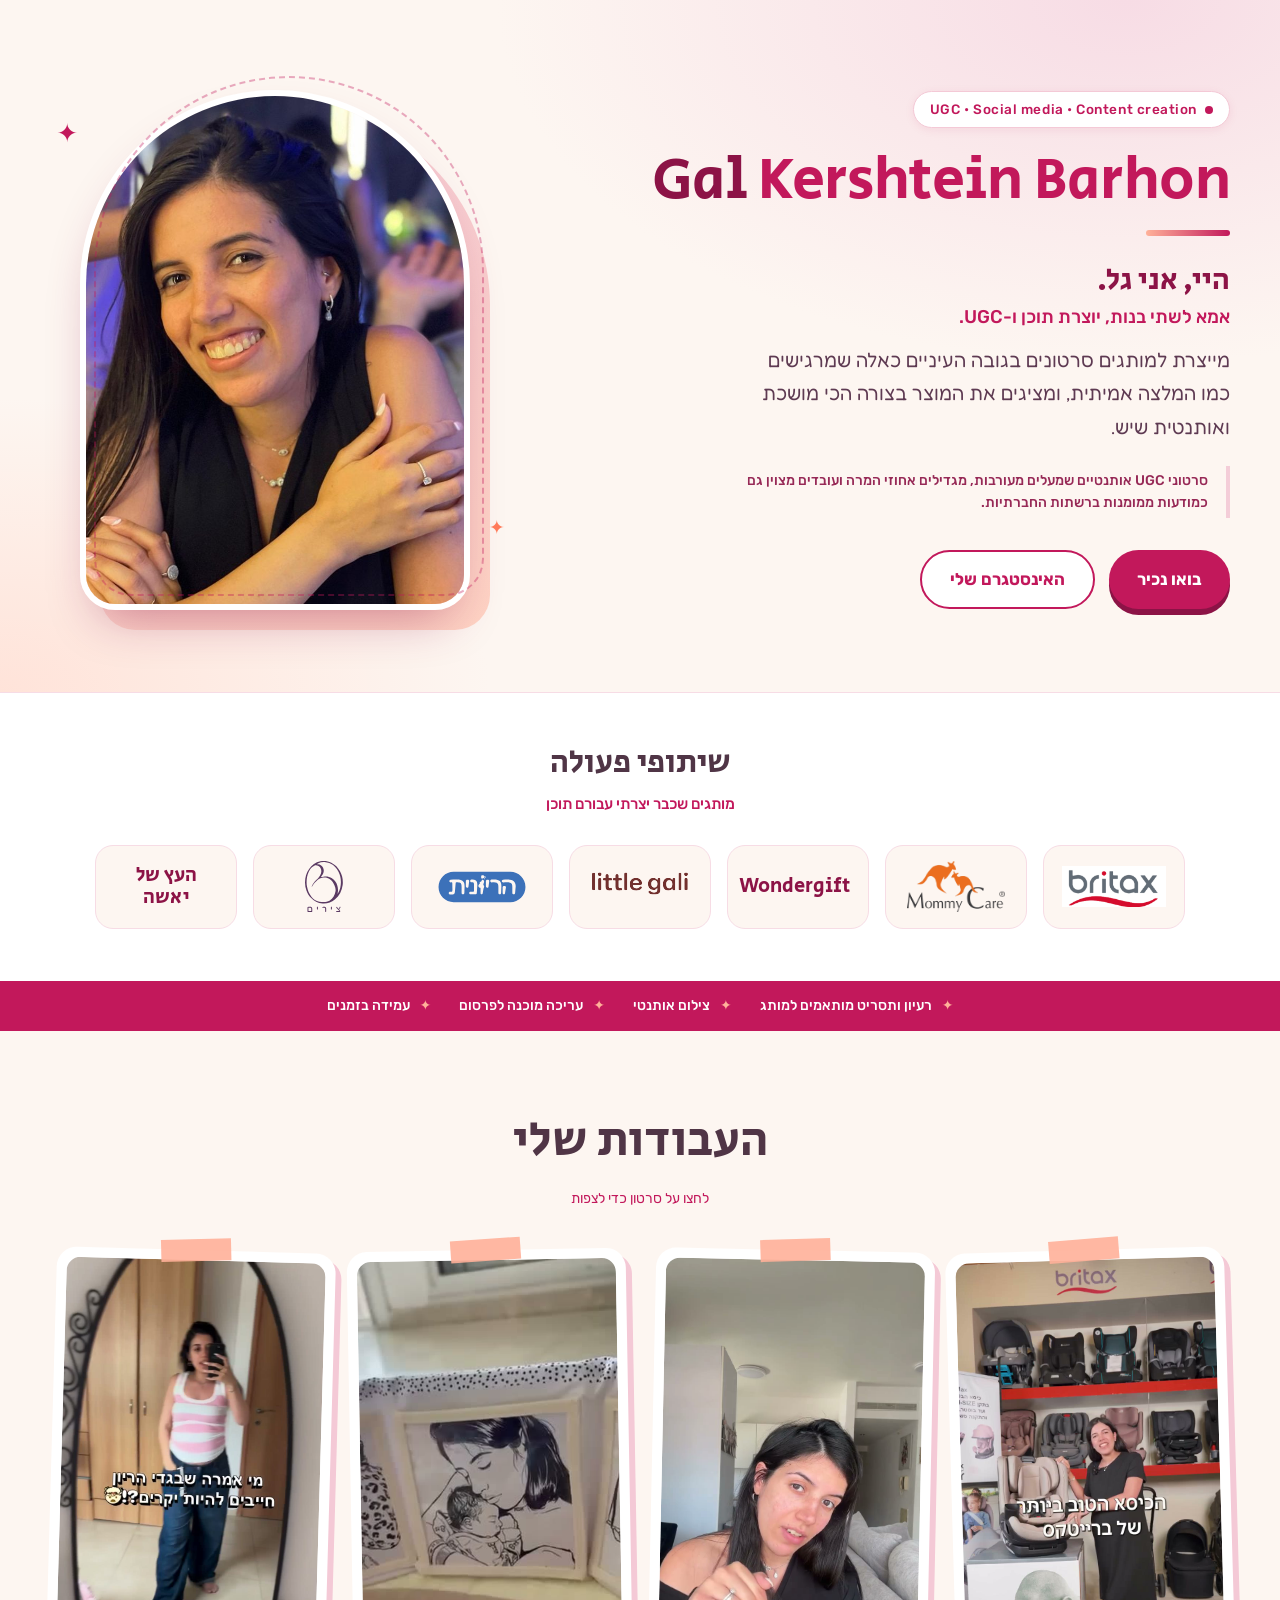
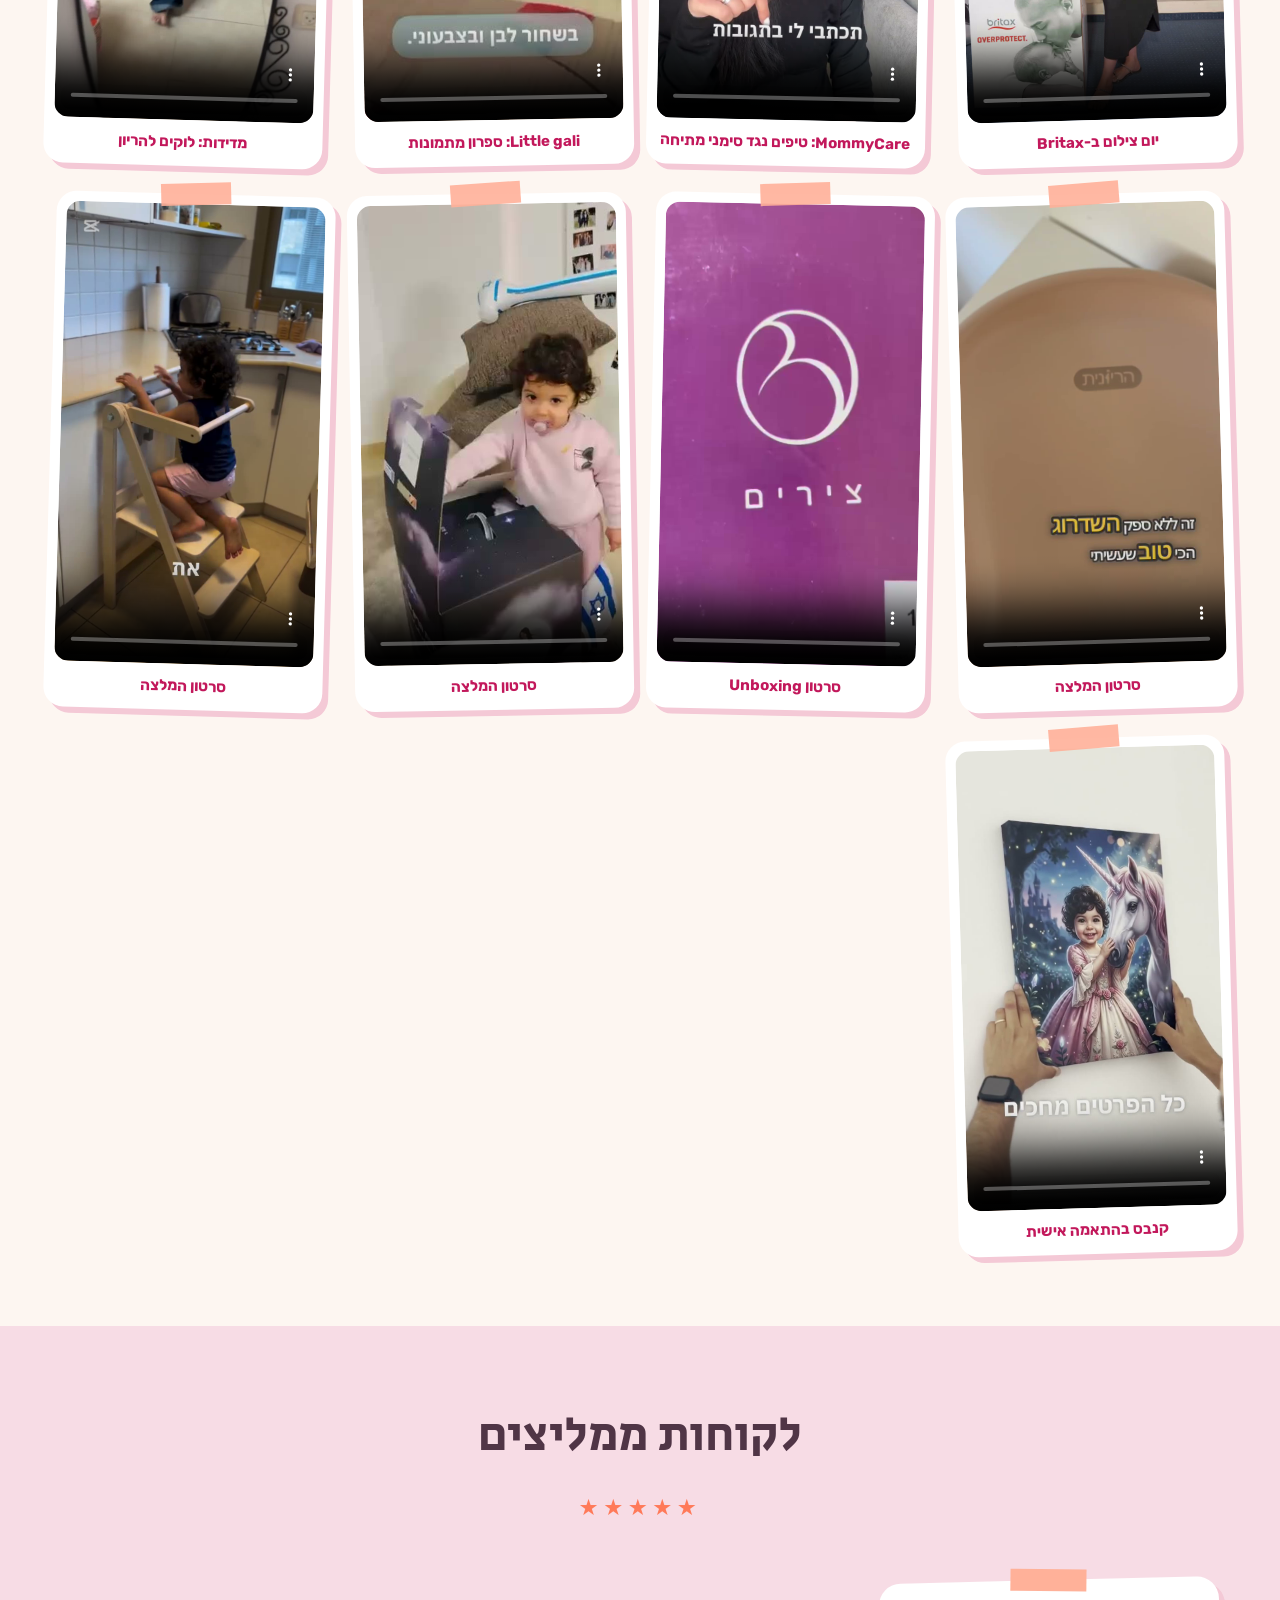
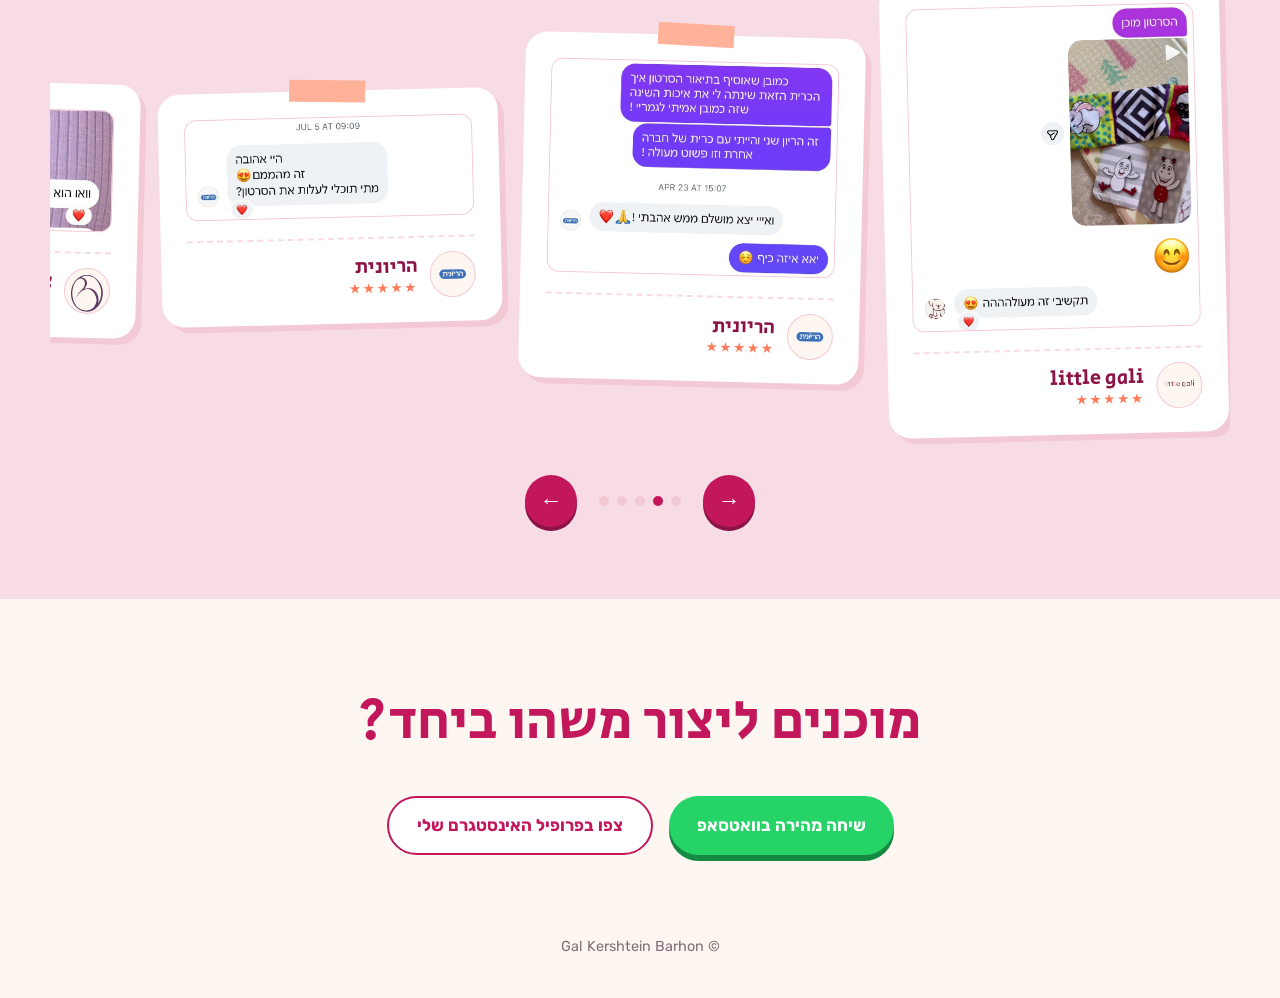
==== index.html @ baedc07b "Revert pink play button; hide native controls while a video plays Co-Authored-By: Claude Opus 5.5 <n" ====
<!doctype html><html lang="he" dir="rtl"><head><meta charset="utf-8"><meta name=viewport content="width=device-width,initial-scale=1,viewport-fit=cover"><style>:root{color-scheme:light;box-sizing:border-box;padding-top:env(safe-area-inset-top,0px);padding-bottom:env(safe-area-inset-bottom,0px)}html{scroll-padding-top:env(safe-area-inset-top,0px)}body{margin:0;padding:0;font:14px -apple-system,BlinkMacSystemFont,sans-serif;background:#fff;color:#000}img{max-width:100%}[hidden]:not([hidden=until-found i]){display:none!important}</style><title>גל קרשטיין ברהון | יוצרת תוכן UGC</title>
<meta name="description" content="גל קרשטיין ברהון, יוצרת תוכן UGC. סרטונים אותנטיים שמעלים מעורבות ועובדים גם כמודעות ממומנות.">
<link rel="canonical" href="https://gal-ugc.pages.dev/">
<meta property="og:type" content="website">
<meta property="og:locale" content="he_IL">
<meta property="og:url" content="https://gal-ugc.pages.dev/">
<meta property="og:title" content="גל קרשטיין ברהון | יוצרת תוכן UGC">
<meta property="og:description" content="סרטוני UGC אותנטיים למותגים – אמהות, תינוקות וילדים, בית ואורח חיים. צפו בעבודות ובהמלצות.">
<meta property="og:image" content="https://gal-ugc.pages.dev/images/og.jpg">
<meta property="og:image:width" content="720">
<meta property="og:image:height" content="720">
<meta name="twitter:card" content="summary_large_image">
</head><body>
<link rel="stylesheet" href="https://fonts.googleapis.com/css2?family=Rubik:wght@400;500;700&family=Fredoka:wght@400;500&family=Secular+One&display=swap">
<style>
/* Concept: a pink scrapbook. Taped cards, a big arch portrait, videos in framed windows, reviews as a swipeable stack of notes. */
:root{
  --cream:#fdf6f1; --blush:#f7dce5; --rose:#f4c9d6; --berry:#c2185b; --berry-dark:#8c1346;
  --ink:#503546; --coral:#ff7a59; --tape:#ffb199; --wa:#25d366;
  --display:'Secular One','Rubik',sans-serif; --body:'Rubik',system-ui,sans-serif;
}
*{box-sizing:border-box}
html{scroll-behavior:smooth}
body{margin:0;padding-inline:0;background:var(--cream);color:var(--ink);font-family:var(--body);line-height:1.6;overflow-x:hidden}
img,video{max-width:100%;display:block}
a{color:inherit}
.wrap{width:min(1180px,100% - 32px);margin-inline:auto}
h1,h2{font-family:var(--display);font-weight:400;margin:0;text-wrap:balance}
.btn{display:inline-flex;align-items:center;gap:10px;padding:14px 28px;border-radius:999px;font-weight:700;text-decoration:none;font-size:1.05rem;transition:transform .15s}
.btn:hover{transform:translateY(-2px)}
.btn:focus-visible,.nav button:focus-visible{outline:3px solid var(--berry);outline-offset:3px}
.btn.main{background:var(--berry);color:#fff;box-shadow:0 6px 0 var(--berry-dark)}
.btn.wa{background:var(--wa);color:#fff;box-shadow:0 6px 0 #168a43}
.btn.ig{background:#fff;color:var(--berry);border:2px solid var(--berry)}

/* hero */
.hero{position:relative;overflow:hidden;background:radial-gradient(900px 520px at 88% 0%,var(--blush),transparent 70%),radial-gradient(700px 420px at 0% 100%,#ffe3d9,transparent 70%)}
.hero .wrap{display:grid;grid-template-columns:1.2fr .8fr;gap:56px;align-items:center;padding-block:80px 72px}
.eyebrow{display:inline-flex;align-items:center;gap:8px;background:#fff;color:var(--berry);font-weight:500;letter-spacing:.04em;font-size:.85rem;padding:7px 16px;border-radius:999px;border:1.5px solid var(--rose);box-shadow:0 2px 10px rgba(194,24,91,.08);margin-bottom:22px}
.eyebrow::before{content:"";width:8px;height:8px;border-radius:50%;background:var(--berry)}
.hero h1{font-size:clamp(1.9rem,4.6vw,3.7rem);line-height:1.05;letter-spacing:-.01em;color:var(--berry);white-space:nowrap;text-align:right}
.hero h1 em{font-style:normal;color:var(--berry-dark)}
.hero h1::after{content:"";display:block;width:84px;height:6px;border-radius:6px;margin:18px 0 0 auto;background:linear-gradient(90deg,var(--tape),var(--berry))}
.lead{margin:26px 0 22px;max-width:52ch}
.lead .hi{display:block;font-family:var(--display);font-size:clamp(1.5rem,2.6vw,1.9rem);line-height:1.2;color:var(--berry-dark)}
.lead .who{display:block;font-weight:500;font-size:1.15rem;color:var(--berry);margin:4px 0 12px}
.lead .what{display:block;font-family:'Fredoka','Rubik',sans-serif;font-size:1.22rem;line-height:1.7;color:#5e3a52;text-wrap:pretty}
.hero .wrap>div{min-width:0}
.value{position:relative;padding:4px 18px 4px 0;border-inline-start:4px solid var(--rose);font-weight:500;color:var(--berry-dark);max-width:54ch;margin-bottom:32px;opacity:.9}
.hero .row{display:flex;gap:14px;flex-wrap:wrap}
.brands{padding:44px 0 52px;background:#fff;border-top:1px solid var(--blush)}
.brands h2{font-size:clamp(1.5rem,3vw,2rem);text-align:center;color:var(--ink)}
.brands h2 small{display:block;font-family:var(--body);font-size:.95rem;font-weight:500;color:var(--berry);margin-top:4px}
.logos{display:flex;flex-wrap:wrap;justify-content:center;gap:16px;margin-top:28px}
.logo{width:142px;height:84px;display:grid;place-items:center;padding:14px 18px;background:var(--cream);border:1.5px solid var(--blush);border-radius:18px;transition:transform .2s,box-shadow .2s}
.logo:hover{transform:translateY(-3px);box-shadow:0 10px 24px -12px rgba(140,19,70,.35)}
.logo img{max-width:100%;max-height:52px;object-fit:contain}
.logo.word{font-family:var(--display);font-size:1.25rem;line-height:1.1;color:var(--berry-dark);text-align:center}
.portrait{position:relative;width:min(100%,390px);justify-self:center;margin-block:10px}
.portrait::before{content:"";position:absolute;inset:20px -20px -20px 20px;background:linear-gradient(160deg,var(--rose),#ffd4c4);border-radius:200px 200px 36px 36px}
.portrait::after{content:"";position:absolute;inset:-14px -14px 14px 14px;border:2px dashed var(--berry);opacity:.35;border-radius:210px 210px 40px 40px;pointer-events:none}
.portrait img{position:relative;width:100%;aspect-ratio:3/4;object-fit:cover;border-radius:200px 200px 36px 36px;border:6px solid #fff;box-shadow:0 24px 50px -20px rgba(140,19,70,.45)}
.spark{position:absolute;z-index:2;color:var(--berry);font-size:1.6rem;line-height:1}
.spark.a{top:6%;inset-inline-end:-6%}.spark.b{bottom:14%;inset-inline-start:-9%;color:var(--coral);font-size:1.2rem}
.how{background:var(--berry);color:#fff;padding:14px 0;overflow:hidden}
.how .wrap{display:flex;flex-wrap:wrap;gap:8px 28px;justify-content:center;font-weight:500}
.how span::before{content:"✦";margin-inline-end:10px;color:var(--tape)}

/* works */
section.block{padding-block:72px}
.title{text-align:center;margin-bottom:40px}
.title h2{font-size:clamp(2rem,4.5vw,3rem);color:var(--ink)}
.title p{margin:8px 0 0;color:var(--berry)}
.grid{display:grid;grid-template-columns:repeat(4,1fr);gap:28px 22px}
.card{position:relative;background:#fff;border-radius:20px;padding:10px 10px 12px;box-shadow:6px 6px 0 var(--rose);transform:rotate(var(--r,0deg));transition:transform .2s}
.card:hover{transform:rotate(0) translateY(-4px)}
.card:nth-child(4n+1){--r:-1.6deg}.card:nth-child(4n+2){--r:1.2deg}.card:nth-child(4n+3){--r:-1deg}.card:nth-child(4n+4){--r:1.6deg}
.card::before{content:"";position:absolute;top:-11px;left:50%;width:70px;height:22px;margin-left:-35px;background:var(--tape);opacity:.9;transform:rotate(-3deg);z-index:2}
.frame{position:relative;aspect-ratio:9/16;border-radius:14px;overflow:hidden;background:linear-gradient(160deg,#f0b6c9,#ffc9b8)}
.frame video{width:100%;height:100%;object-fit:cover}.chip{display:block;text-align:center;margin-top:10px;font-weight:700;color:var(--berry);font-size:.95rem}

/* reviews */
.reviews{background:var(--blush);position:relative}
.reviews .stars{color:var(--coral);letter-spacing:.2em;font-size:1.4rem;text-align:center;margin-top:-24px;margin-bottom:28px}
.track{display:flex;align-items:center;gap:22px;overflow-x:auto;scroll-snap-type:x mandatory;scrollbar-width:none;padding:18px 6px 26px}
.track::-webkit-scrollbar{display:none}
.note{position:relative;flex:0 0 min(340px,82%);scroll-snap-align:center;background:#fff;border-radius:22px;padding:34px 26px 24px;box-shadow:6px 6px 0 var(--rose);min-height:230px;display:flex;flex-direction:column;justify-content:space-between;gap:20px;transform:rotate(var(--r,0deg))}
.note:nth-child(odd){--r:-1.4deg}.note:nth-child(even){--r:1.4deg}
.note::before{content:"";position:absolute;top:-11px;left:50%;width:76px;height:22px;margin-left:-38px;background:var(--tape);transform:rotate(2deg)}
.note::after{content:"״";position:absolute;top:10px;inset-inline-end:20px;font-family:var(--display);font-size:4.5rem;line-height:1;color:var(--rose)}
.note b{font-family:var(--display);font-weight:400;font-size:1.55rem;line-height:1.35;color:var(--berry-dark)}
.who-said{display:flex;align-items:center;gap:12px;padding-top:14px;border-top:2px dashed var(--blush)}
.who-said .av{flex:0 0 46px;height:46px;border-radius:50%;background:var(--cream);border:1.5px solid var(--rose);display:grid;place-items:center;overflow:hidden;padding:6px}
.who-said .av img{max-width:100%;max-height:100%;object-fit:contain}
.who-said .av b{font-size:1.2rem;color:var(--berry)}
.who-said div{display:flex;flex-direction:column;line-height:1.25}
.who-said strong{font-family:var(--display);font-weight:400;font-size:1.25rem;color:var(--berry-dark)}
.who-said span{color:var(--coral);letter-spacing:.12em;font-size:.85rem}
.note.has-shot{padding-top:26px;justify-content:flex-start}
.note.has-shot::after{display:none}
.note .shot{margin-block:auto;width:100%;border-radius:12px;border:1px solid var(--rose);max-height:420px;object-fit:contain;background:#fff}
.nav{display:flex;gap:12px;justify-content:center;align-items:center;margin-top:6px}
.nav button{width:52px;height:52px;border-radius:50%;border:0;background:var(--berry);color:#fff;font-size:1.4rem;cursor:pointer;box-shadow:0 4px 0 var(--berry-dark)}
.nav button:active{transform:translateY(2px);box-shadow:0 2px 0 var(--berry-dark)}
.dots{display:flex;gap:8px;margin-inline:10px}
.dots i{width:10px;height:10px;border-radius:50%;background:var(--rose)}
.dots i.on{background:var(--berry)}

/* closing */
.end{text-align:center;padding-block:80px}
.end h2{font-size:clamp(2rem,5vw,3.4rem);color:var(--berry)}
.end .row{display:flex;gap:16px;flex-wrap:wrap;justify-content:center;margin-top:30px}
footer{text-align:center;padding:0 16px 40px;color:var(--ink);opacity:.7;font-size:.9rem}

@media (max-width:900px){.grid{grid-template-columns:repeat(2,1fr)}}
@media (max-width:760px){
  .hero .wrap{grid-template-columns:1fr;padding-block:48px;gap:36px}
  .portrait{order:-1;width:min(70%,290px)}
  .hero h1{font-size:min(2.6rem,calc((100vw - 40px) / 10.4))}
  .hero h1,.lead,.value{text-align:center;margin-inline:auto}
  .hero h1::after{margin-inline:auto}
  .value{border-inline-start:0;padding:0}
  .hero .wrap>div:first-child{text-align:center}
  .hero .row{justify-content:center}
  .logos{gap:10px}
  .logo{width:calc(50% - 5px);height:76px}
  section.block{padding-block:52px}
}
@media (prefers-reduced-motion:reduce){html{scroll-behavior:auto}.card,.btn{transition:none}}
</style>

<div dir="rtl">

<header class="hero">
  <div class="wrap">
    <div>
      <span class="eyebrow">UGC • Social media • Content creation</span>
      <h1 dir="ltr"><em>Gal</em> Kershtein Barhon</h1>
      <p class="lead"><span class="hi">היי, אני גל.</span><span class="who">אמא לשתי בנות, יוצרת תוכן ו-UGC.</span><span class="what">מייצרת למותגים סרטונים בגובה העיניים כאלה&nbsp;שמרגישים כמו המלצה אמיתית, ומציגים את המוצר בצורה הכי מושכת ואותנטית שיש.</span></p>
      <div class="value">סרטוני UGC אותנטיים שמעלים מעורבות, מגדילים אחוזי המרה ועובדים מצוין גם כמודעות ממומנות ברשתות החברתיות.</div>
      <div class="row">
        <a class="btn main" href="https://wa.me/972545595610?text=%D7%94%D7%99%D7%99%20%D7%94%D7%92%D7%A2%D7%AA%20%D7%93%D7%A8%D7%9A%20%D7%AA%D7%99%D7%A7%20%D7%94%D7%A2%D7%91%D7%95%D7%93%D7%95%D7%AA%20%D7%A9%D7%9C%D7%9A%2C%20%D7%90%D7%A9%D7%9E%D7%97%20%D7%9C%D7%A7%D7%91%D7%9C%20%D7%A4%D7%A8%D7%98%D7%99%D7%9D%20%D7%A0%D7%95%D7%A1%D7%A4%D7%99%D7%9D." target="_blank" rel="noopener">בואו נכיר</a>
        <a class="btn ig" href="https://www.instagram.com/gal_kershtein_barhon" target="_blank" rel="noopener">האינסטגרם שלי</a>
      </div>
    </div>
    <div class="portrait">
      <img src="images/gal.jpg" alt="גל קרשטיין ברהון">
      <span class="spark a" aria-hidden="true">✦</span><span class="spark b" aria-hidden="true">✦</span>
    </div>
  </div>
</header>

<section class="brands" aria-labelledby="brands-title">
  <div class="wrap">
    <h2 id="brands-title">שיתופי פעולה<small>מותגים שכבר יצרתי עבורם תוכן</small></h2>
    <div class="logos">
      <div class="logo"><img src="images/brands/britax.png" alt="Britax"></div>
      <div class="logo"><img src="images/brands/mommycare.png" alt="MommyCare"></div>
      <div class="logo word">Wondergift</div>
      <div class="logo"><img src="images/brands/littlegali.svg" alt="little gali"></div>
      <div class="logo"><img src="images/brands/airyonit.svg" alt="הריונית"></div>
      <div class="logo"><img src="images/brands/tzirim.svg" alt="צירים"></div>
      <div class="logo word">העץ של יאשה</div>
    </div>
  </div>
</section>

<div class="how"><div class="wrap"><span>רעיון ותסריט מותאמים למותג</span><span>צילום אותנטי</span><span>עריכה מוכנה לפרסום</span><span>עמידה בזמנים</span></div></div>

<section class="block" id="works">
  <div class="wrap">
    <div class="title"><h2>העבודות שלי</h2><p>לחצו על סרטון כדי לצפות</p></div>
    <div class="grid" id="vids"></div>
  </div>
</section>

<section class="block reviews" id="reviews">
  <div class="wrap">
    <div class="title"><h2>לקוחות ממליצים</h2></div>
    <div class="stars" aria-hidden="true">★★★★★</div>
    <div class="track" id="track"></div>
    <div class="nav">
      <button id="prev" aria-label="הקודם">→</button>
      <div class="dots" id="dots" aria-hidden="true"></div>
      <button id="next" aria-label="הבא">←</button>
    </div>
  </div>
</section>

<section class="end">
  <div class="wrap">
    <h2>מוכנים ליצור משהו ביחד?</h2>
    <div class="row">
      <a class="btn wa" href="https://wa.me/972545595610?text=%D7%94%D7%99%D7%99%20%D7%94%D7%92%D7%A2%D7%AA%20%D7%93%D7%A8%D7%9A%20%D7%AA%D7%99%D7%A7%20%D7%94%D7%A2%D7%91%D7%95%D7%93%D7%95%D7%AA%20%D7%A9%D7%9C%D7%9A%2C%20%D7%90%D7%A9%D7%9E%D7%97%20%D7%9C%D7%A7%D7%91%D7%9C%20%D7%A4%D7%A8%D7%98%D7%99%D7%9D%20%D7%A0%D7%95%D7%A1%D7%A4%D7%99%D7%9D." target="_blank" rel="noopener">שיחה מהירה בוואטסאפ</a>
      <a class="btn ig" href="https://www.instagram.com/gal_kershtein_barhon" target="_blank" rel="noopener">צפו בפרופיל האינסטגרם שלי</a>
    </div>
  </div>
</section>
<footer>© Gal Kershtein Barhon</footer>

<script>
/* Edit these lists to change the videos and reviews. Video files live in the videos folder. */
var VIDEOS=[
  {f:"videos/1.mp4",l:"יום צילום ב-Britax"},
  {f:"videos/2.mp4",l:"MommyCare: טיפים נגד סימני מתיחה"},
  {f:"videos/3.mp4",l:"Little gali: ספרון מתמונות"},
  {f:"videos/4.mp4",l:"מדידות: לוקים להריון"},
  {f:"videos/5.mp4",l:"סרטון המלצה"},
  {f:"videos/6.mp4",l:"סרטון Unboxing"},
  {f:"videos/7.mp4",l:"סרטון המלצה"},
  {f:"videos/8.mp4",l:"סרטון המלצה"},
  {f:"videos/9.mp4",l:"קנבס בהתאמה אישית"}
];
var REVIEWS=[
  {t:"תקשיבי זה מעולההה",s:"little gali",img:"reviews/1.jpg",logo:"images/brands/littlegali.svg"},
  {t:"ואייי יצא מושלם ממש אהבתי !",s:"הריונית",img:"reviews/2.jpg",logo:"images/brands/airyonit.svg"},
  {t:"זה מהממם",s:"הריונית",img:"reviews/3.jpg",logo:"images/brands/airyonit.svg"},
  {t:"וואו הוא מהמם!!!!!!",s:"צירים",img:"reviews/4.jpg",logo:"images/brands/tzirim.svg"},
  {t:"מעלף!",s:"העץ של יאשה",img:"reviews/5.jpg"}
];
document.getElementById("vids").innerHTML=VIDEOS.map(function(v){
  return '<div class="card"><div class="frame"><video src="'+v.f+'" poster="'+v.f.replace(".mp4",".jpg")+'" preload="none" playsinline controls></video></div><span class="chip">'+v.l+'</span></div>';
}).join("");
/* While a video plays, hide the browser's control bar (and its dark overlay); tap pauses and brings it back.
   Only one video plays at a time. */
var vids=document.getElementById("vids");
vids.addEventListener("play",function(e){
  e.target.controls=false;
  vids.querySelectorAll("video").forEach(function(o){if(o!==e.target)o.pause()});
},true);
vids.addEventListener("pause",function(e){e.target.controls=true},true);
vids.addEventListener("ended",function(e){e.target.controls=true},true);
vids.addEventListener("click",function(e){
  var v=e.target.closest("video");
  if(v&&!v.controls&&!v.paused){e.preventDefault();v.pause()}
});
var track=document.getElementById("track"),dots=document.getElementById("dots");
track.innerHTML=REVIEWS.map(function(r){
  var body=r.img?'<img class="shot" src="'+r.img+'" alt="'+r.t.replace(/"/g,"&quot;")+'" loading="lazy">':'<b>'+r.t+'</b>';
  var av=r.logo?'<img src="'+r.logo+'" alt="">':'<b>'+r.s.charAt(0)+'</b>';
  return '<div class="note'+(r.img?' has-shot':'')+'">'+body+'<div class="who-said"><span class="av">'+av+'</span><div><strong>'+r.s+'</strong><span aria-label="5 כוכבים">★★★★★</span></div></div></div>'}).join("");
dots.innerHTML=REVIEWS.map(function(_,i){return '<i'+(i===0?' class="on"':'')+'></i>'}).join("");
function step(){var n=track.querySelector(".note");return n.getBoundingClientRect().width+22}
document.getElementById("next").onclick=function(){track.scrollBy({left:-step(),behavior:"smooth"})};
document.getElementById("prev").onclick=function(){track.scrollBy({left:step(),behavior:"smooth"})};
track.addEventListener("scroll",function(){
  var notes=track.querySelectorAll(".note"),c=track.getBoundingClientRect(),mid=c.left+c.width/2,best=0,bd=1e9;
  notes.forEach(function(n,i){var r=n.getBoundingClientRect(),d=Math.abs(r.left+r.width/2-mid);if(d<bd){bd=d;best=i}});
  dots.querySelectorAll("i").forEach(function(d,i){d.className=i===best?"on":""});
});
</script>
</div>

</body></html>
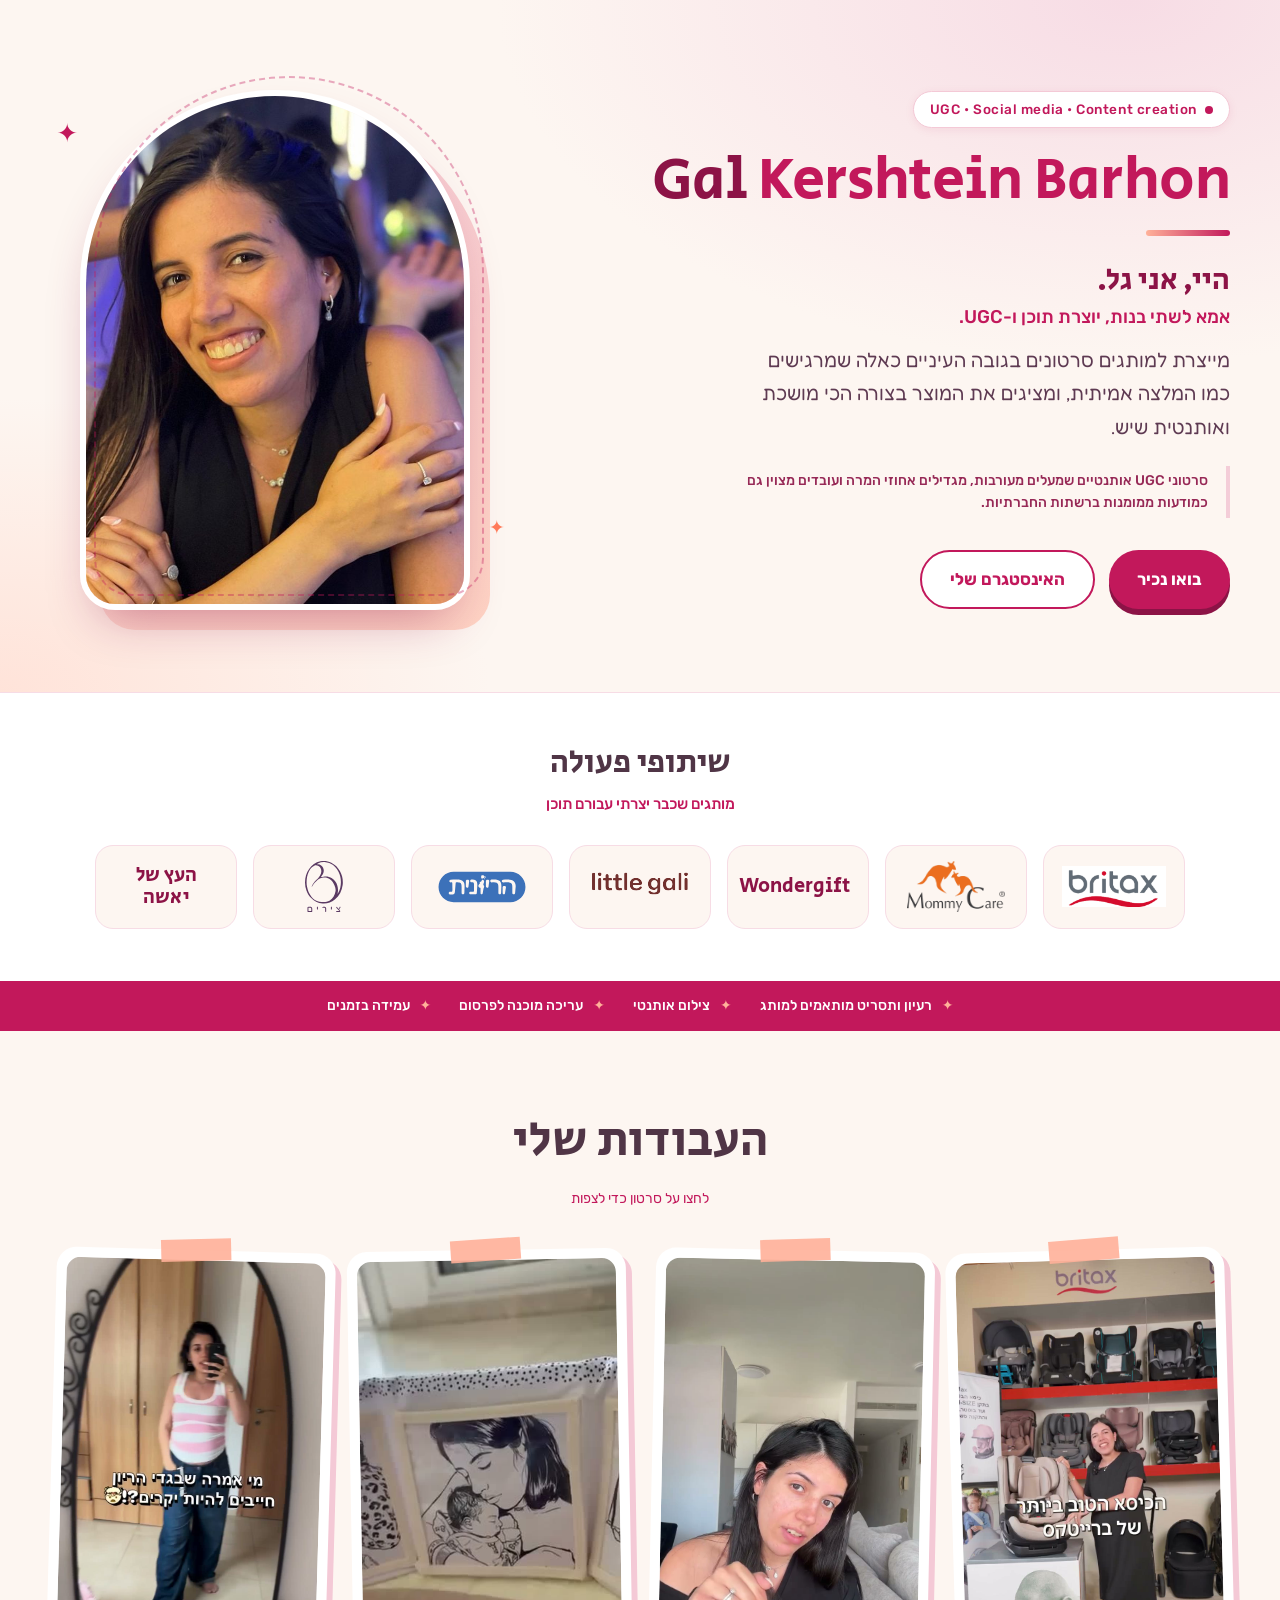
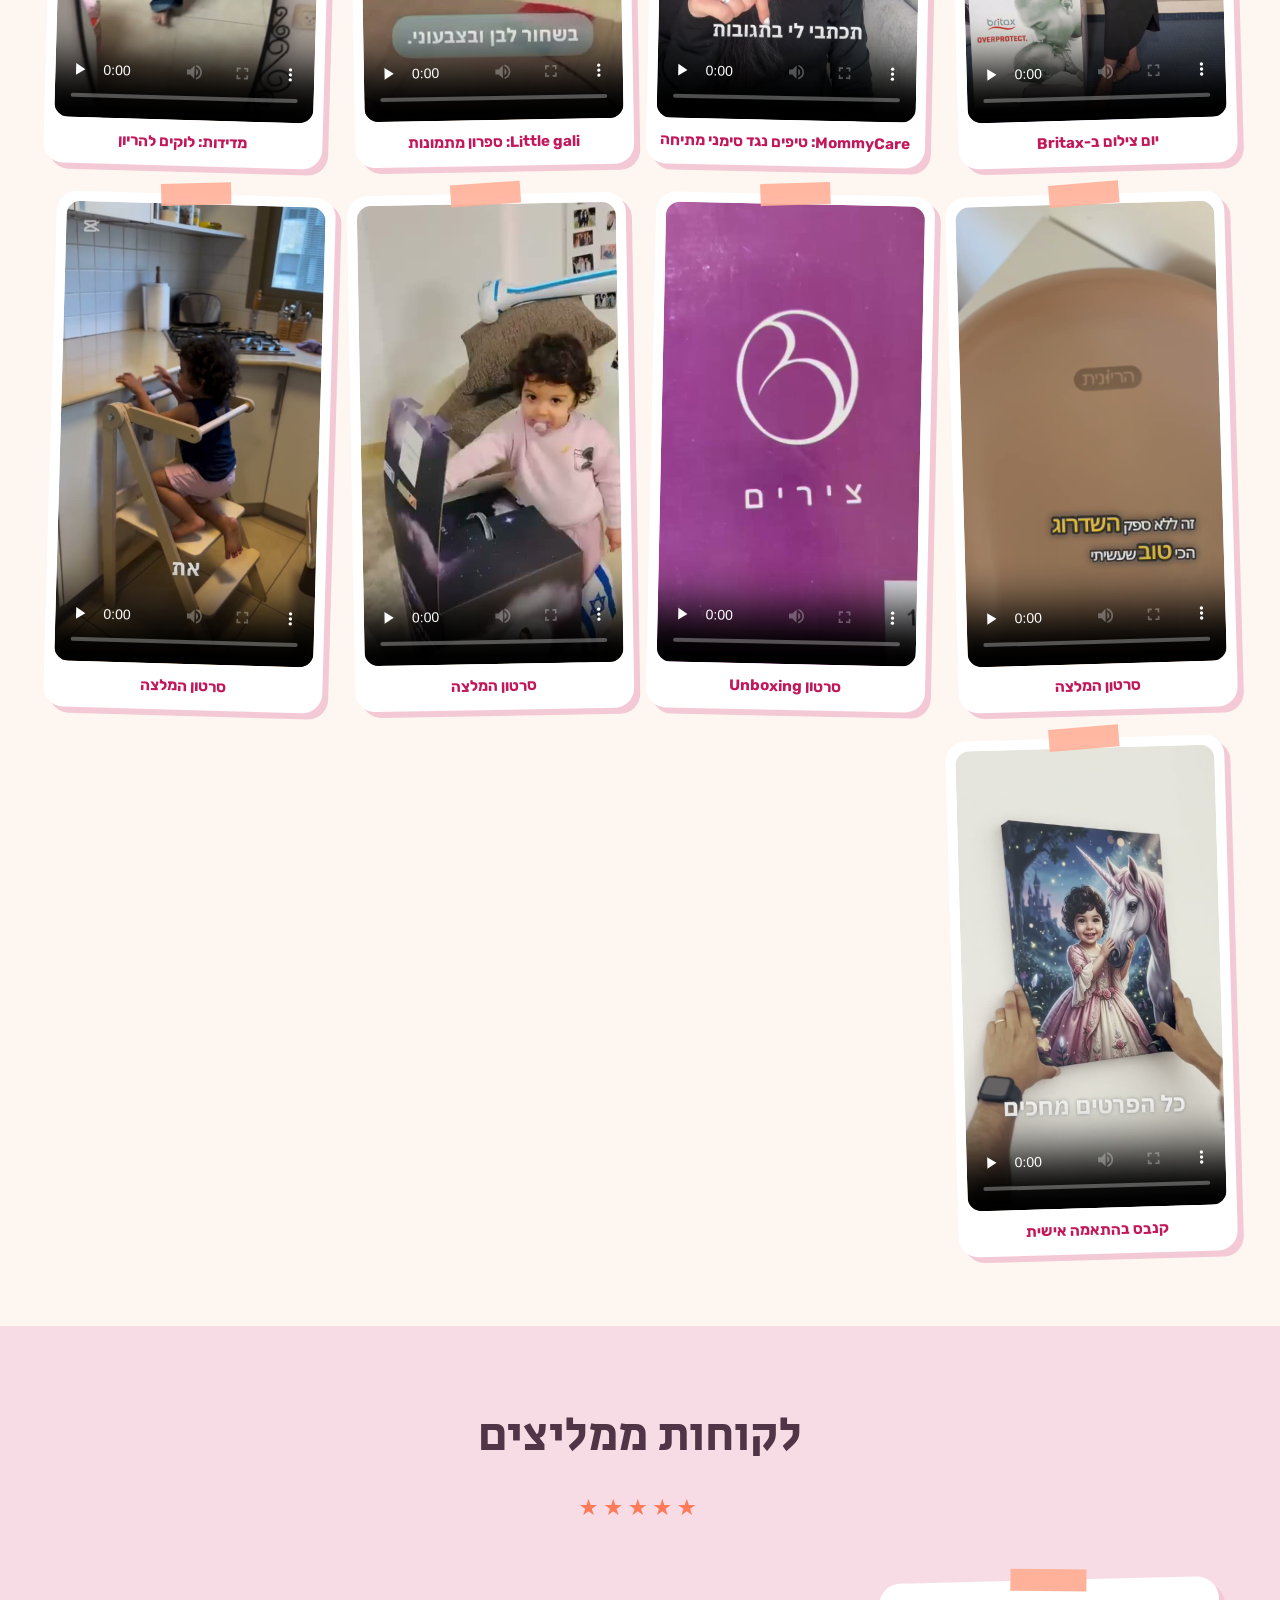
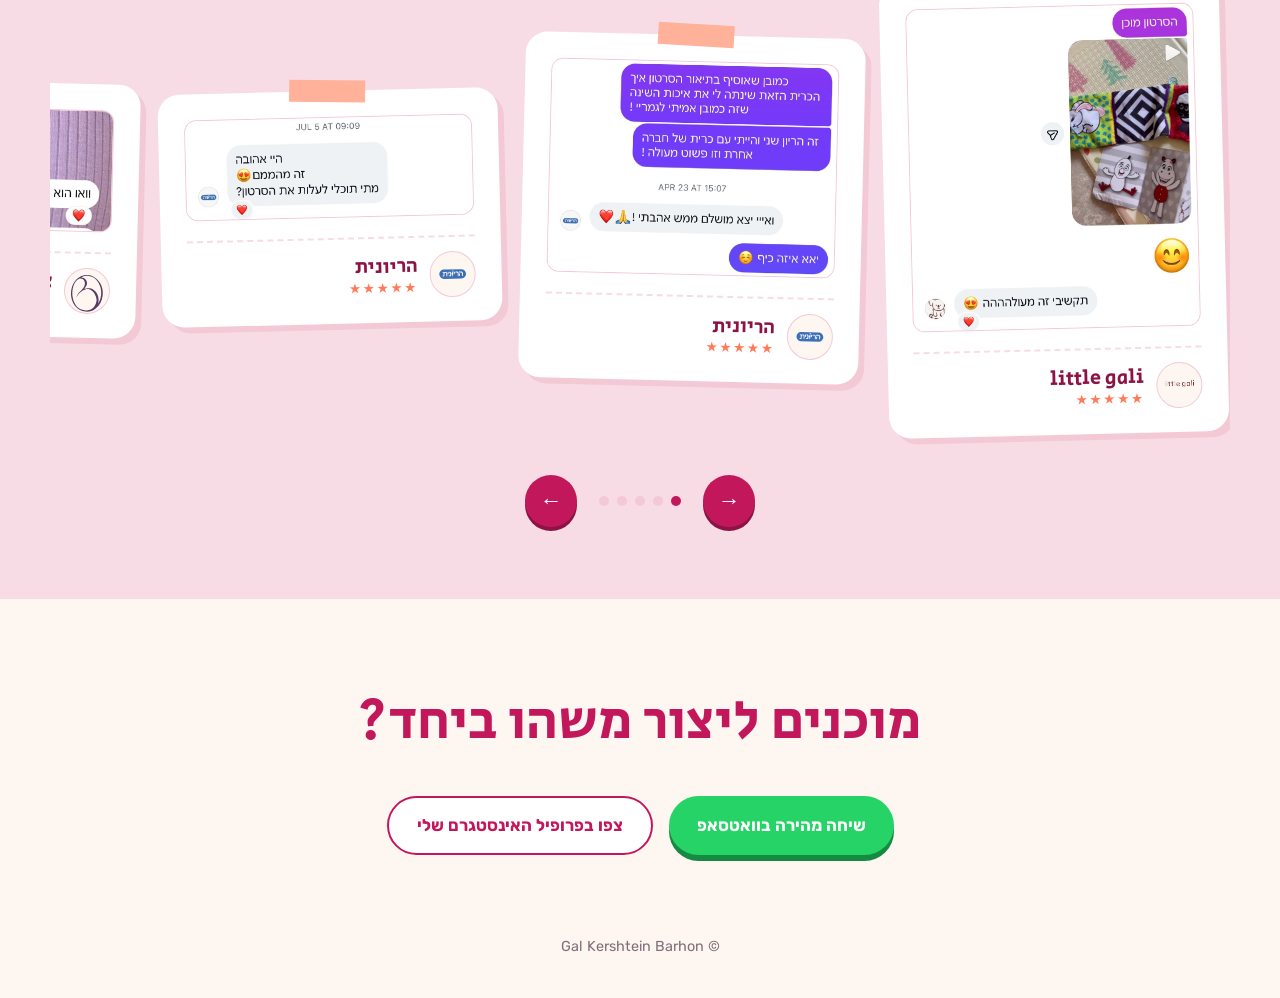
==== commit 3010a70d: "Phone: custom tap-to-play without native controls; desktop keeps native player Co-Authored-By: Claud" ====
--- a/index.html
+++ b/index.html
@@ -77,7 +77,12 @@
 .card:nth-child(4n+1){--r:-1.6deg}.card:nth-child(4n+2){--r:1.2deg}.card:nth-child(4n+3){--r:-1deg}.card:nth-child(4n+4){--r:1.6deg}
 .card::before{content:"";position:absolute;top:-11px;left:50%;width:70px;height:22px;margin-left:-35px;background:var(--tape);opacity:.9;transform:rotate(-3deg);z-index:2}
 .frame{position:relative;aspect-ratio:9/16;border-radius:14px;overflow:hidden;background:linear-gradient(160deg,#f0b6c9,#ffc9b8)}
-.frame video{width:100%;height:100%;object-fit:cover}.chip{display:block;text-align:center;margin-top:10px;font-weight:700;color:var(--berry);font-size:.95rem}
+.frame video{width:100%;height:100%;object-fit:cover}
+.tap{position:absolute;inset:0;width:100%;border:0;padding:0;background:none;cursor:pointer;display:grid;place-items:center}
+.tap i{width:44px;height:44px;border-radius:50%;background:rgba(0,0,0,.28);-webkit-backdrop-filter:blur(3px);backdrop-filter:blur(3px);display:grid;place-items:center;transition:opacity .2s}
+.tap i::before{content:"";margin-inline-end:-3px;border-style:solid;border-width:8px 0 8px 13px;border-color:transparent transparent transparent rgba(255,255,255,.95)}
+.tap:focus-visible i{outline:3px solid #fff;outline-offset:2px}
+.frame.playing .tap i{opacity:0}.chip{display:block;text-align:center;margin-top:10px;font-weight:700;color:var(--berry);font-size:.95rem}
 
 /* reviews */
 .reviews{background:var(--blush);position:relative}
@@ -218,21 +223,26 @@
   {t:"וואו הוא מהמם!!!!!!",s:"צירים",img:"reviews/4.jpg",logo:"images/brands/tzirim.svg"},
   {t:"מעלף!",s:"העץ של יאשה",img:"reviews/5.jpg"}
 ];
+/* Phones (touch, no hover): no native controls, their dark overlay looked bad; tap plays, tap again pauses.
+   Computers keep the browser's normal player. Only one video plays at a time. */
+var TOUCH=window.matchMedia("(hover: none)").matches;
 document.getElementById("vids").innerHTML=VIDEOS.map(function(v){
-  return '<div class="card"><div class="frame"><video src="'+v.f+'" poster="'+v.f.replace(".mp4",".jpg")+'" preload="none" playsinline controls></video></div><span class="chip">'+v.l+'</span></div>';
+  var media=TOUCH
+    ?'<video src="'+v.f+'" poster="'+v.f.replace(".mp4",".jpg")+'" preload="metadata" playsinline></video><button class="tap" type="button" aria-label="'+v.l+'"><i></i></button>'
+    :'<video src="'+v.f+'" poster="'+v.f.replace(".mp4",".jpg")+'" preload="none" playsinline controls></video>';
+  return '<div class="card"><div class="frame">'+media+'</div><span class="chip">'+v.l+'</span></div>';
 }).join("");
-/* While a video plays, hide the browser's control bar (and its dark overlay); tap pauses and brings it back.
-   Only one video plays at a time. */
 var vids=document.getElementById("vids");
-vids.addEventListener("play",function(e){
-  e.target.controls=false;
-  vids.querySelectorAll("video").forEach(function(o){if(o!==e.target)o.pause()});
-},true);
-vids.addEventListener("pause",function(e){e.target.controls=true},true);
-vids.addEventListener("ended",function(e){e.target.controls=true},true);
 vids.addEventListener("click",function(e){
-  var v=e.target.closest("video");
-  if(v&&!v.controls&&!v.paused){e.preventDefault();v.pause()}
+  var b=e.target.closest(".tap");if(!b)return;
+  var v=b.previousElementSibling;
+  if(v.paused)v.play();else v.pause();
+});
+["play","pause","ended"].forEach(function(t){
+  vids.addEventListener(t,function(e){
+    e.target.parentNode.classList.toggle("playing",t==="play");
+    if(t==="play")vids.querySelectorAll("video").forEach(function(o){if(o!==e.target)o.pause()});
+  },true);
 });
 var track=document.getElementById("track"),dots=document.getElementById("dots");
 track.innerHTML=REVIEWS.map(function(r){
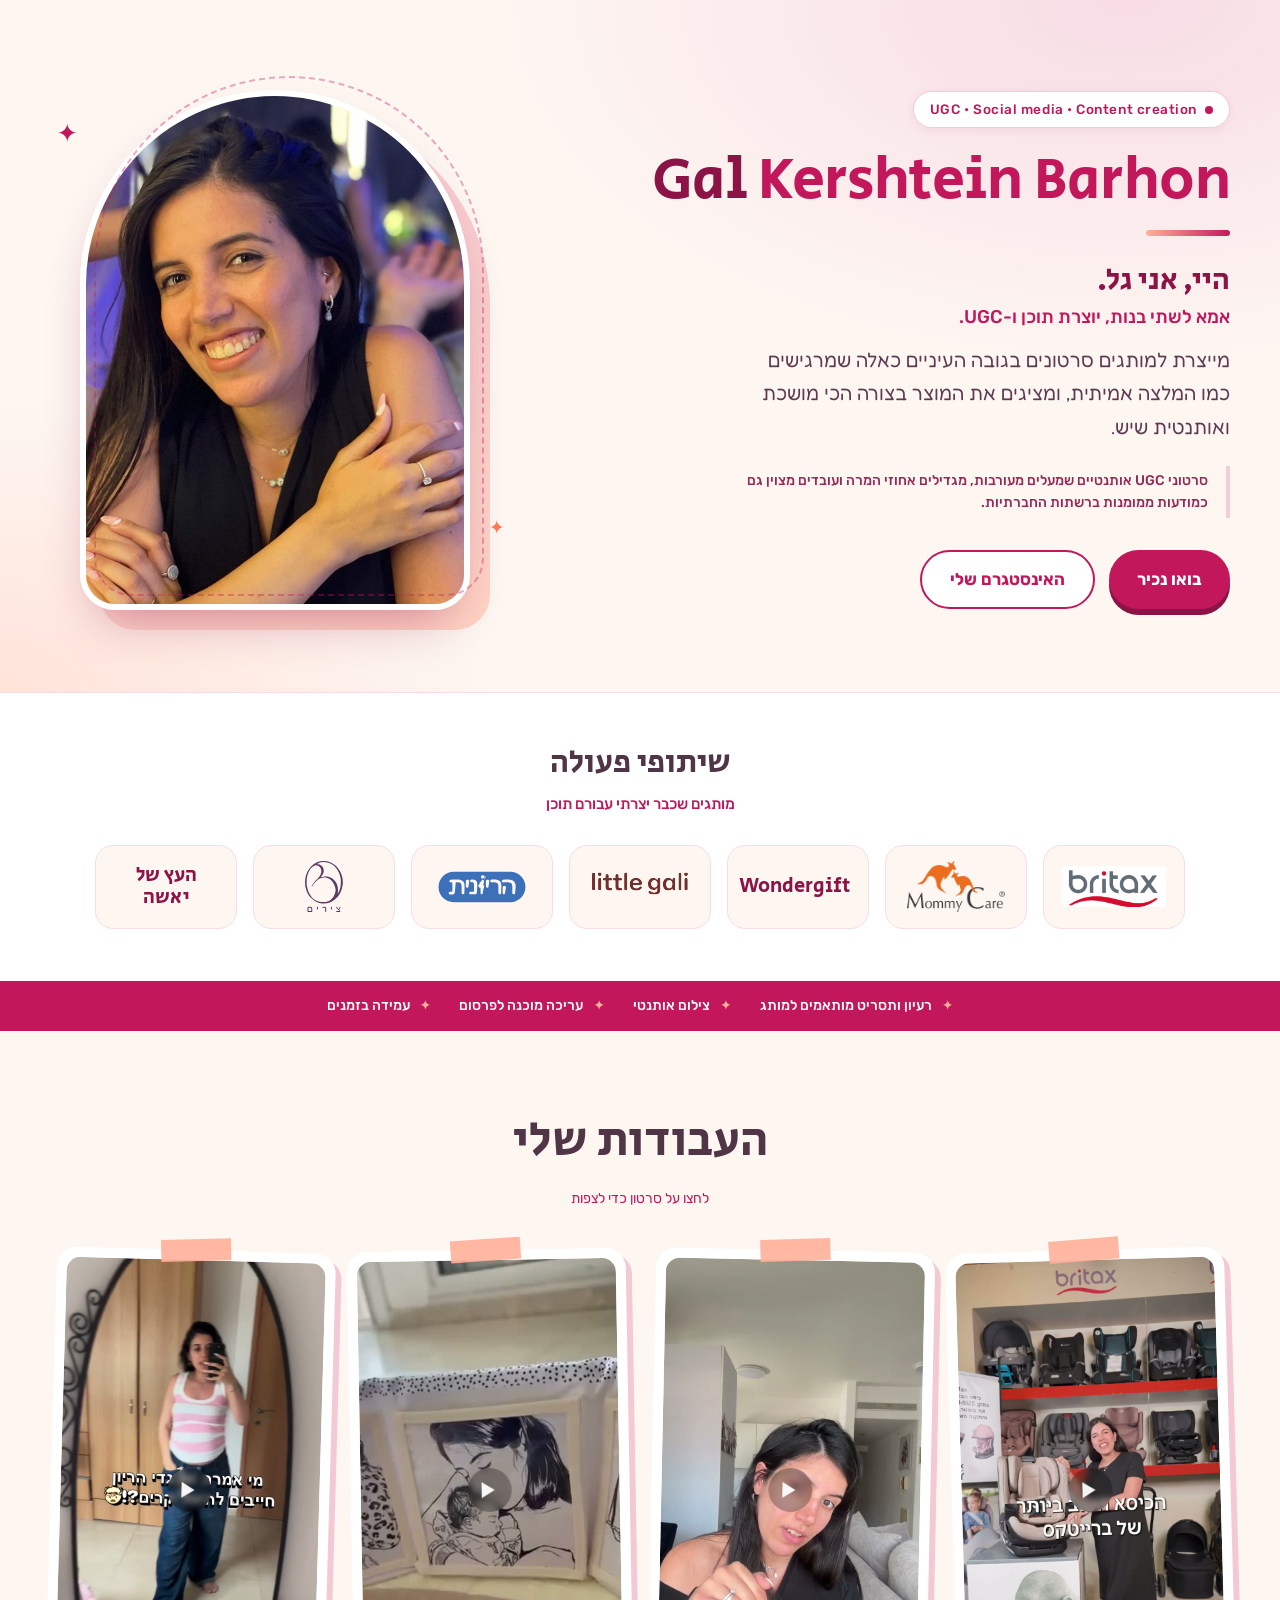
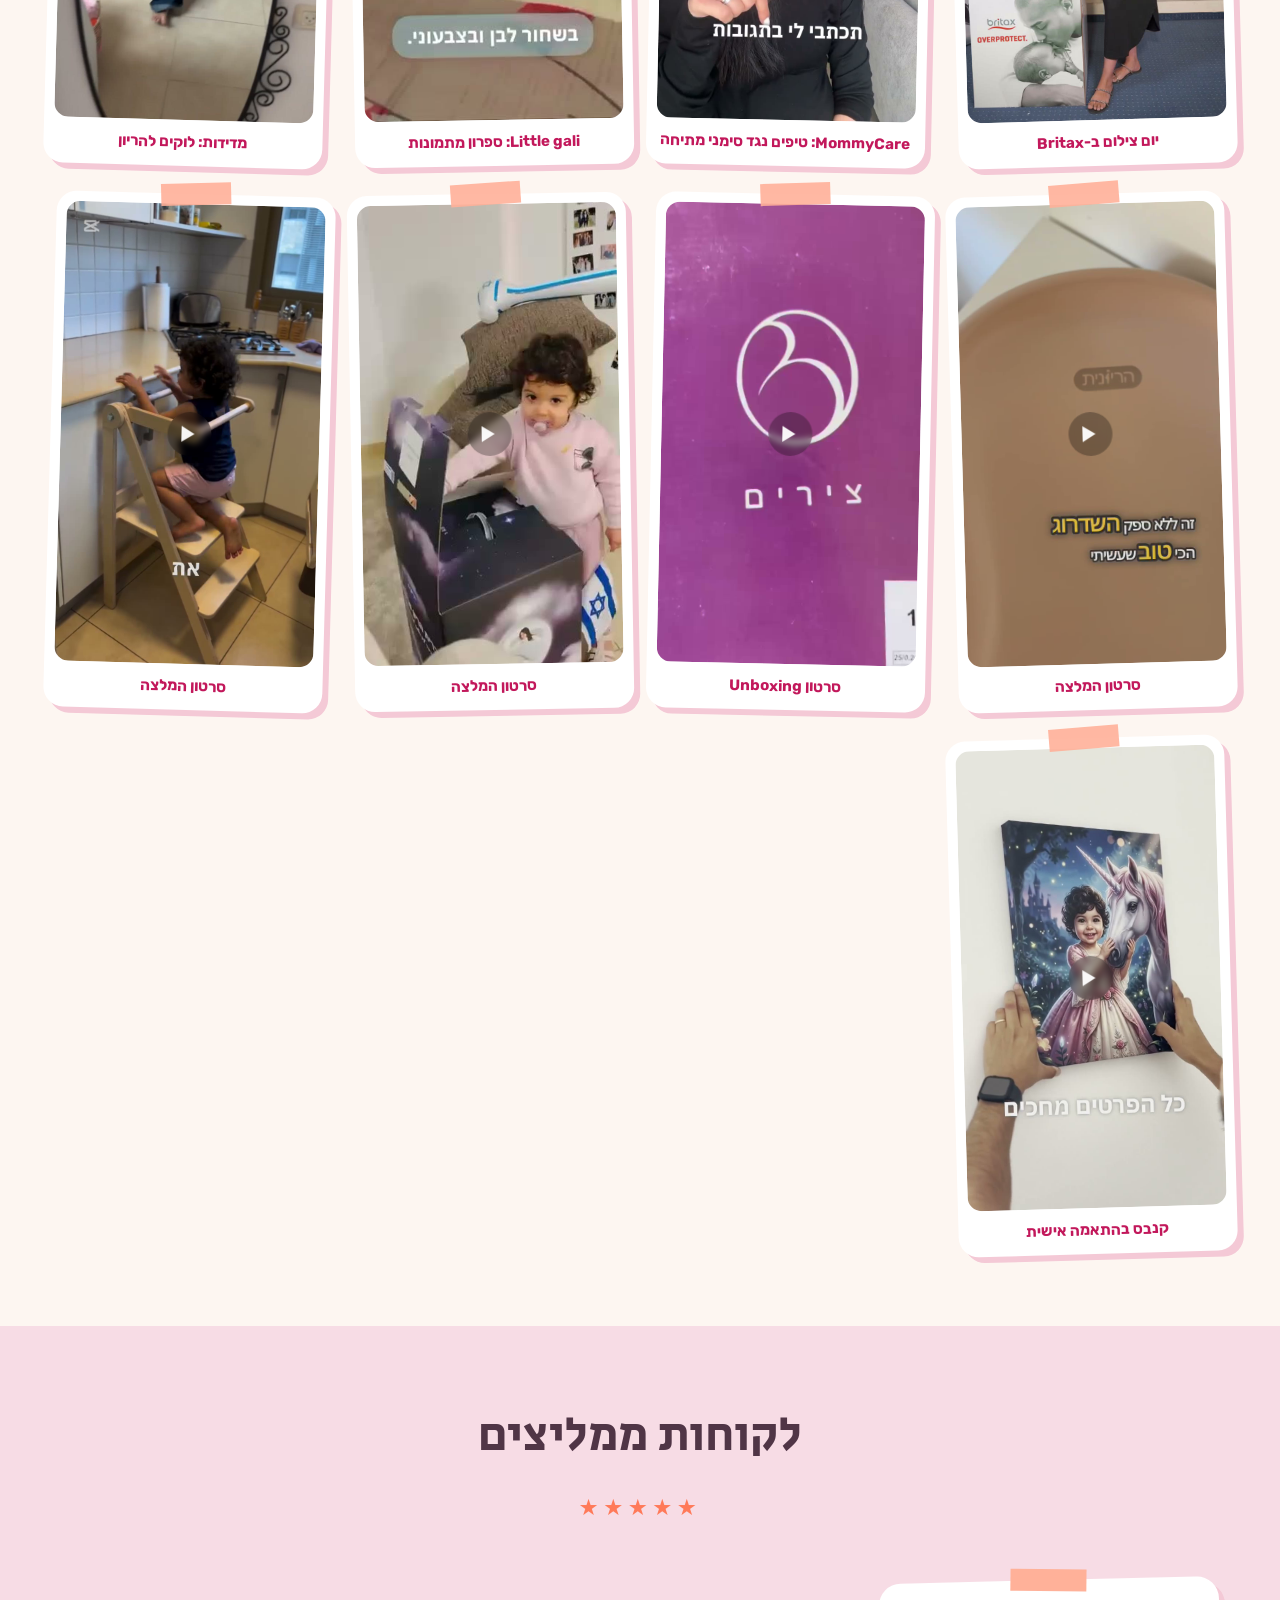
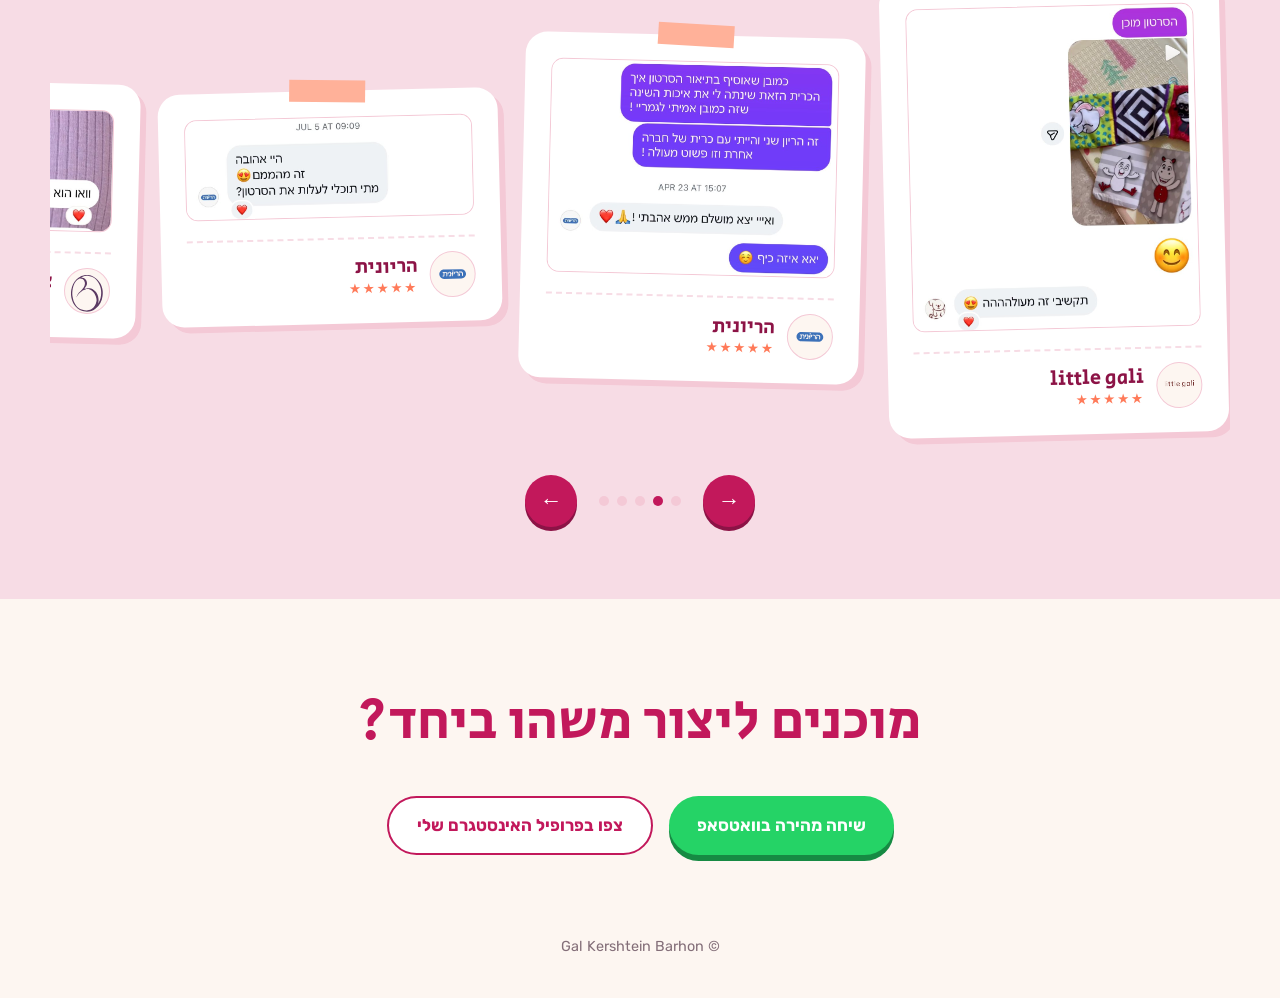
==== commit 48b3a189: "Add sound and full-screen buttons to the custom video player (desktop and phone) Co-Authored-By: Cla" ====
--- a/index.html
+++ b/index.html
@@ -82,7 +82,15 @@
 .tap i{width:44px;height:44px;border-radius:50%;background:rgba(0,0,0,.28);-webkit-backdrop-filter:blur(3px);backdrop-filter:blur(3px);display:grid;place-items:center;transition:opacity .2s}
 .tap i::before{content:"";margin-inline-end:-3px;border-style:solid;border-width:8px 0 8px 13px;border-color:transparent transparent transparent rgba(255,255,255,.95)}
 .tap:focus-visible i{outline:3px solid #fff;outline-offset:2px}
-.frame.playing .tap i{opacity:0}.chip{display:block;text-align:center;margin-top:10px;font-weight:700;color:var(--berry);font-size:.95rem}
+.frame.playing .tap i{opacity:0}
+.ctl{position:absolute;bottom:10px;left:10px;display:flex;gap:8px;opacity:0;pointer-events:none;transition:opacity .2s}
+.frame.playing .ctl{opacity:1;pointer-events:auto}
+.ctl button{width:34px;height:34px;border-radius:50%;border:0;padding:0;background:rgba(0,0,0,.28);-webkit-backdrop-filter:blur(3px);backdrop-filter:blur(3px);color:#fff;cursor:pointer;display:grid;place-items:center}
+.ctl button:focus-visible{outline:2px solid #fff;outline-offset:2px}
+.ctl svg{width:18px;height:18px;fill:none;stroke:currentColor;stroke-width:2;stroke-linecap:round;stroke-linejoin:round}
+.ctl .snd .x,.frame.muted .ctl .snd .w{display:none}
+.frame.muted .ctl .snd .x{display:inline}
+.chip{display:block;text-align:center;margin-top:10px;font-weight:700;color:var(--berry);font-size:.95rem}
 
 /* reviews */
 .reviews{background:var(--blush);position:relative}
@@ -223,21 +231,33 @@
   {t:"וואו הוא מהמם!!!!!!",s:"צירים",img:"reviews/4.jpg",logo:"images/brands/tzirim.svg"},
   {t:"מעלף!",s:"העץ של יאשה",img:"reviews/5.jpg"}
 ];
-/* Phones (touch, no hover): no native controls, their dark overlay looked bad; tap plays, tap again pauses.
-   Computers keep the browser's normal player. Only one video plays at a time. */
-var TOUCH=window.matchMedia("(hover: none)").matches;
+/* Own player instead of the browser's (its dark overlay looked bad on phones): tap plays, tap again pauses.
+   While playing, two small buttons: sound and full screen. Full screen uses the browser's own player.
+   Only one video plays at a time. */
+var CTL='<div class="ctl">'
+  +'<button class="snd" type="button" aria-label="קול"><svg viewBox="0 0 24 24"><path d="M11 5 6 9H3v6h3l5 4z"/><path class="w" d="M15.5 8.5a5 5 0 0 1 0 7M18.5 5.5a9 9 0 0 1 0 13"/><path class="x" d="m16 9 6 6m0-6-6 6"/></svg></button>'
+  +'<button class="fs" type="button" aria-label="מסך מלא"><svg viewBox="0 0 24 24"><path d="M4 9V4h5M20 9V4h-5M4 15v5h5M20 15v5h-5"/></svg></button></div>';
 document.getElementById("vids").innerHTML=VIDEOS.map(function(v){
-  var media=TOUCH
-    ?'<video src="'+v.f+'" poster="'+v.f.replace(".mp4",".jpg")+'" preload="metadata" playsinline></video><button class="tap" type="button" aria-label="'+v.l+'"><i></i></button>'
-    :'<video src="'+v.f+'" poster="'+v.f.replace(".mp4",".jpg")+'" preload="none" playsinline controls></video>';
-  return '<div class="card"><div class="frame">'+media+'</div><span class="chip">'+v.l+'</span></div>';
+  return '<div class="card"><div class="frame"><video src="'+v.f+'" poster="'+v.f.replace(".mp4",".jpg")+'" preload="metadata" playsinline></video>'
+    +'<button class="tap" type="button" aria-label="'+v.l+'"><i></i></button>'+CTL+'</div><span class="chip">'+v.l+'</span></div>';
 }).join("");
 var vids=document.getElementById("vids");
 vids.addEventListener("click",function(e){
-  var b=e.target.closest(".tap");if(!b)return;
-  var v=b.previousElementSibling;
-  if(v.paused)v.play();else v.pause();
+  var f=e.target.closest(".frame");if(!f)return;
+  var v=f.querySelector("video");
+  if(e.target.closest(".snd")){v.muted=!v.muted;f.classList.toggle("muted",v.muted);return}
+  if(e.target.closest(".fs")){
+    v.controls=true;
+    if(v.requestFullscreen)v.requestFullscreen();else if(v.webkitRequestFullscreen)v.webkitRequestFullscreen();else if(v.webkitEnterFullscreen)v.webkitEnterFullscreen();
+    return;
+  }
+  if(e.target.closest(".tap")){if(v.paused)v.play();else v.pause()}
 });
+/* Back from full screen: hide the browser's controls again. */
+function exitFs(){if(!document.fullscreenElement&&!document.webkitFullscreenElement)vids.querySelectorAll("video").forEach(function(o){o.controls=false})}
+document.addEventListener("fullscreenchange",exitFs);
+document.addEventListener("webkitfullscreenchange",exitFs);
+vids.addEventListener("webkitendfullscreen",function(e){e.target.controls=false},true);
 ["play","pause","ended"].forEach(function(t){
   vids.addEventListener(t,function(e){
     e.target.parentNode.classList.toggle("playing",t==="play");
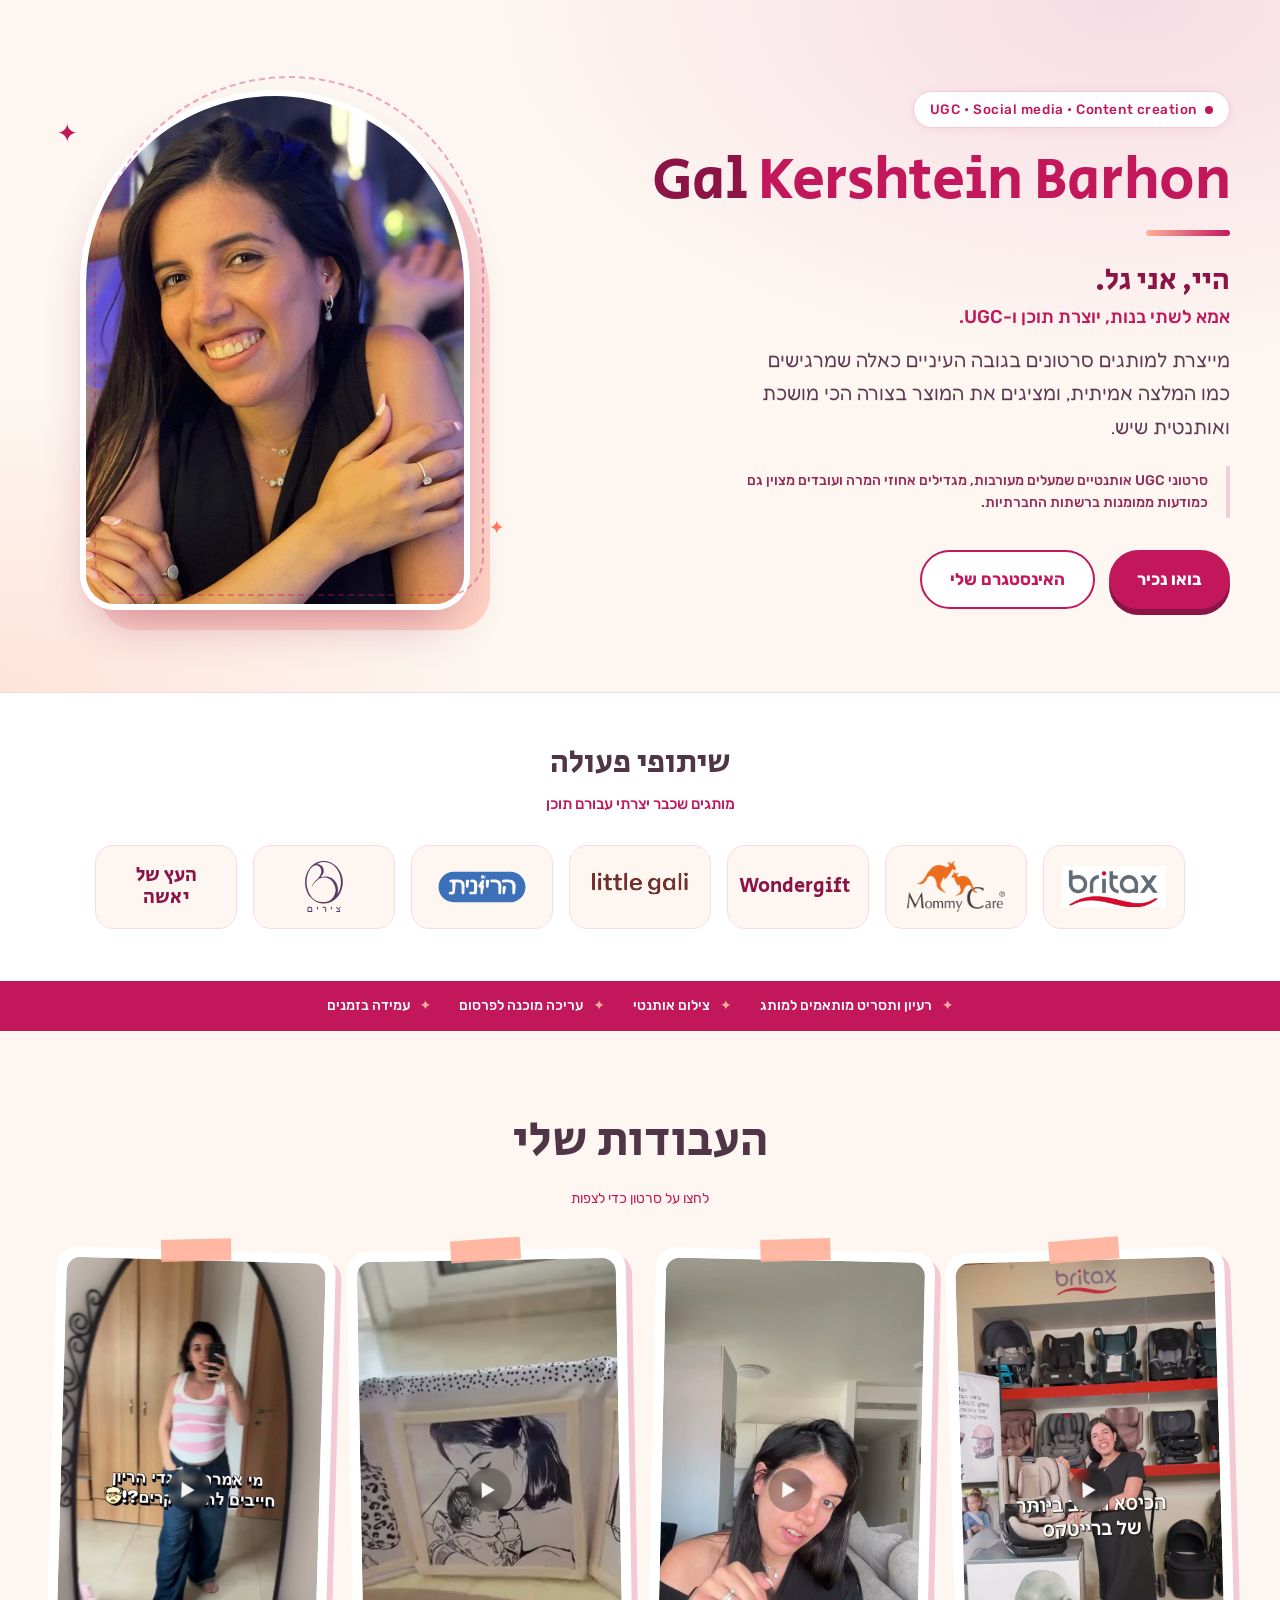
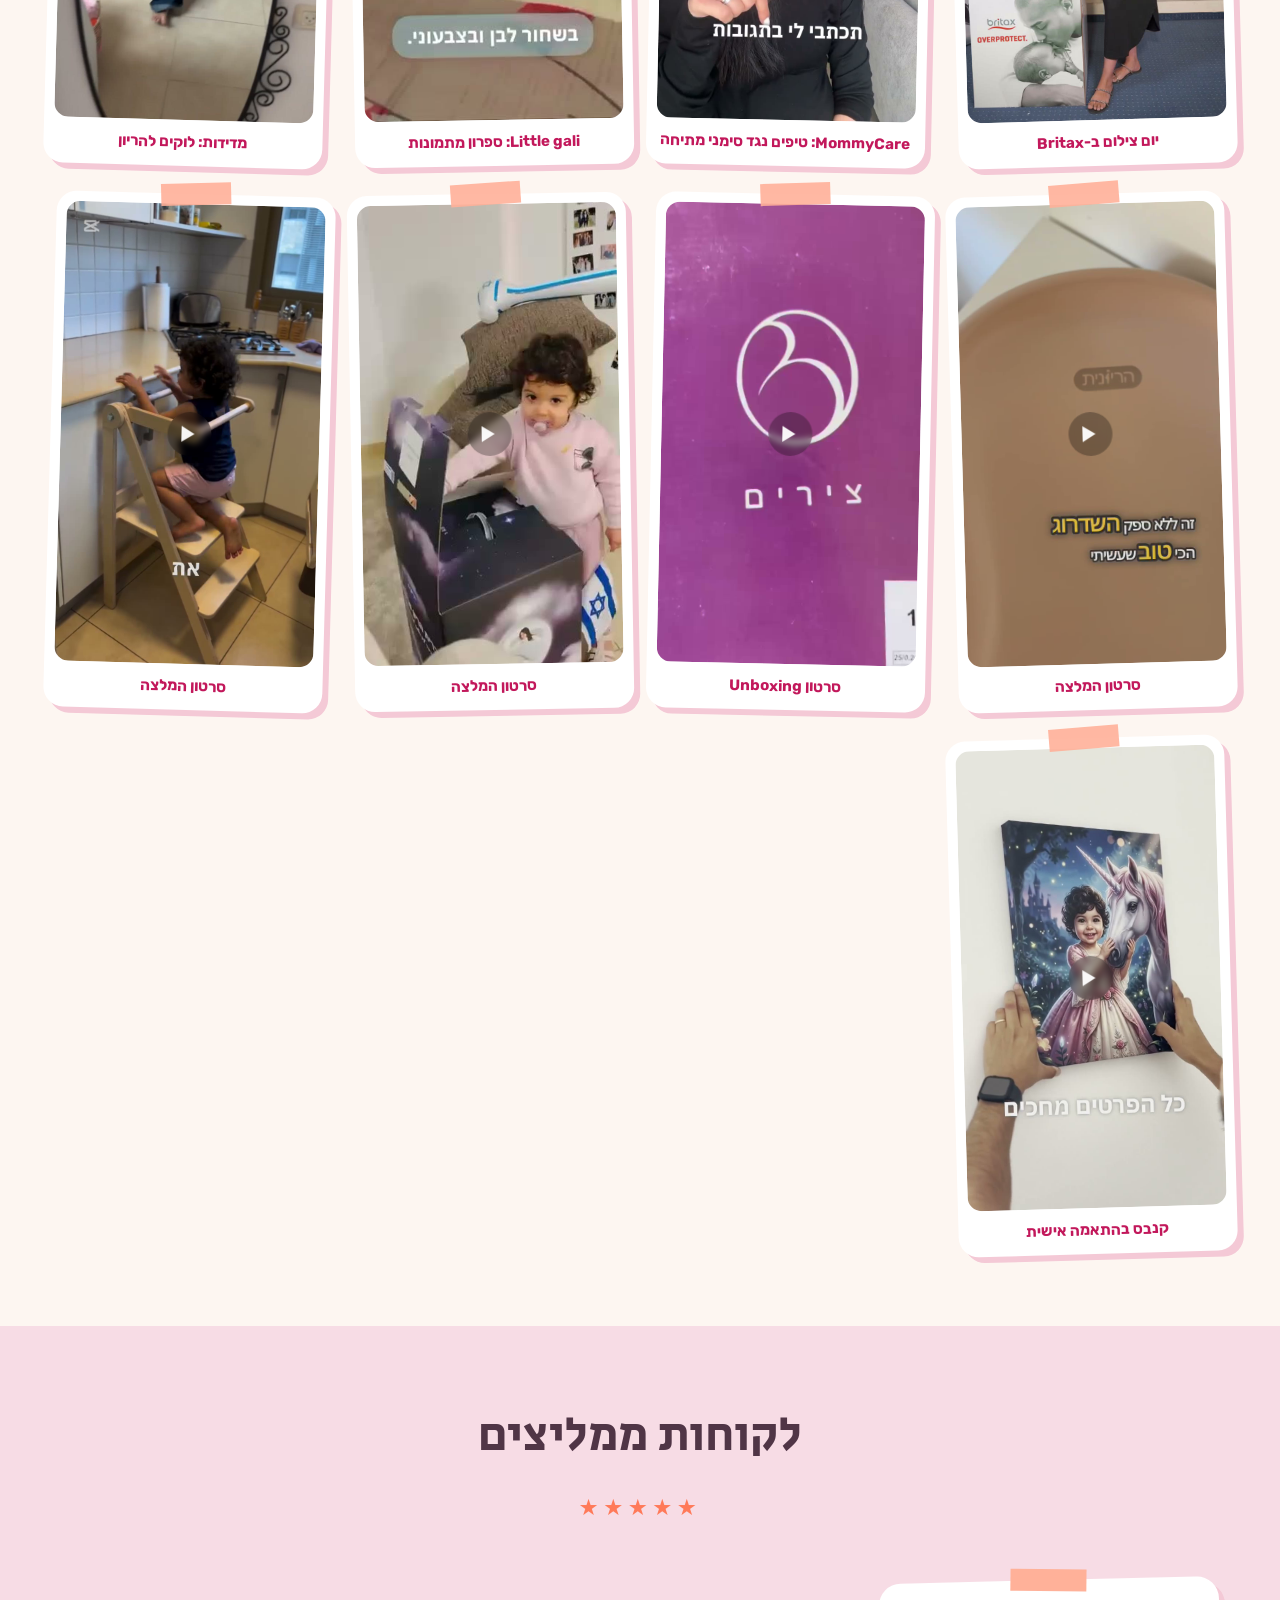
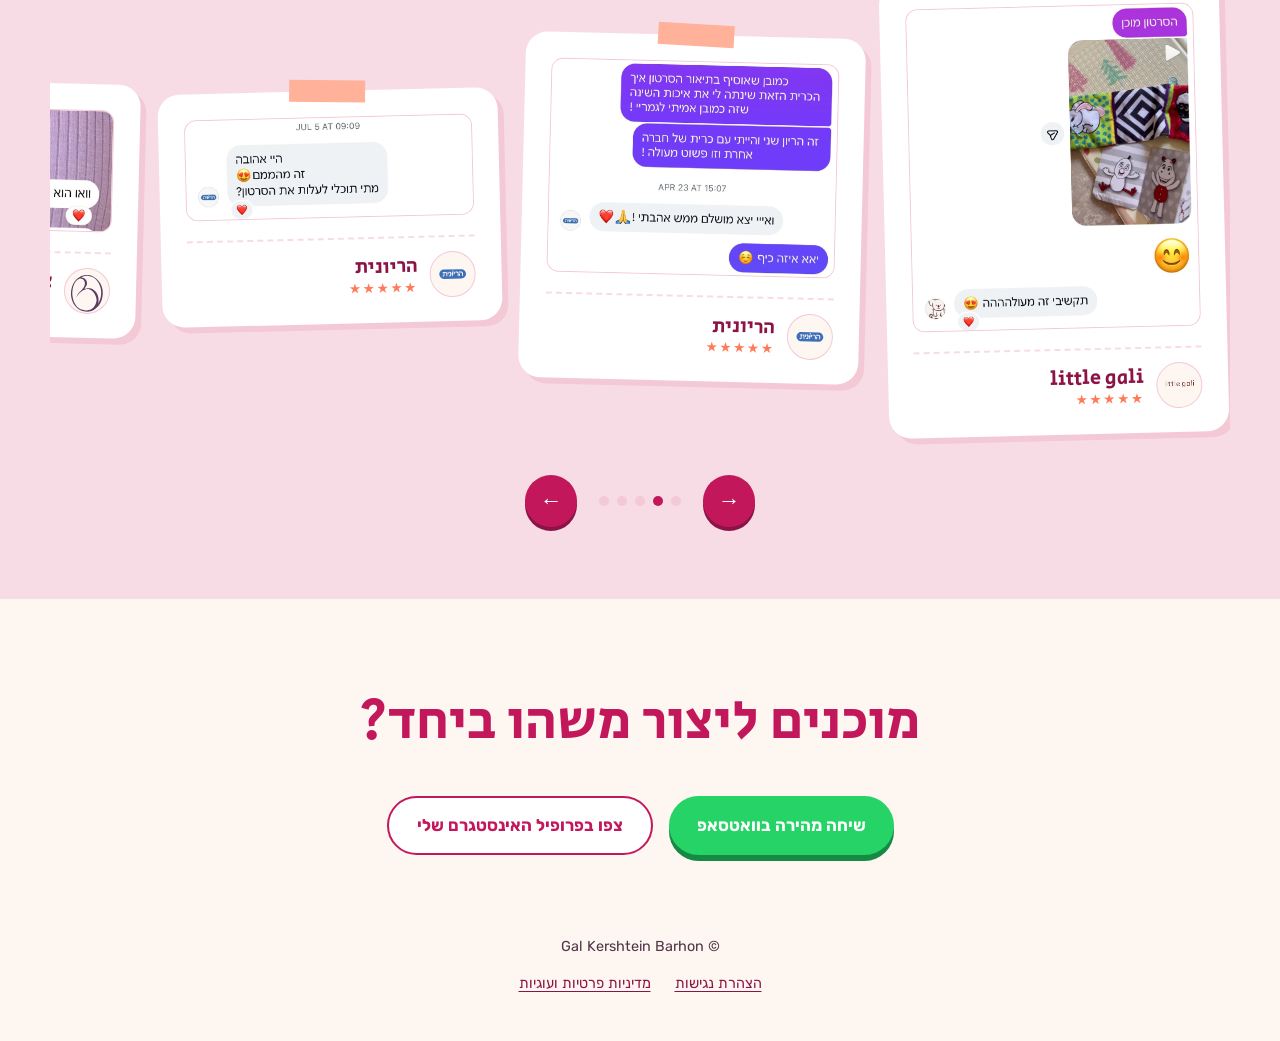
==== commit d241df8f: "Add accessibility statement, privacy and cookie policy; self-host fonts Co-Authored-By: Claude Opus " ====
--- a/index.html
+++ b/index.html
@@ -11,7 +11,7 @@
 <meta property="og:image:height" content="720">
 <meta name="twitter:card" content="summary_large_image">
 </head><body>
-<link rel="stylesheet" href="https://fonts.googleapis.com/css2?family=Rubik:wght@400;500;700&family=Fredoka:wght@400;500&family=Secular+One&display=swap">
+<link rel="stylesheet" href="fonts/fonts.css">
 <style>
 /* Concept: a pink scrapbook. Taped cards, a big arch portrait, videos in framed windows, reviews as a swipeable stack of notes. */
 :root{
@@ -123,7 +123,12 @@
 .end{text-align:center;padding-block:80px}
 .end h2{font-size:clamp(2rem,5vw,3.4rem);color:var(--berry)}
 .end .row{display:flex;gap:16px;flex-wrap:wrap;justify-content:center;margin-top:30px}
-footer{text-align:center;padding:0 16px 40px;color:var(--ink);opacity:.7;font-size:.9rem}
+footer{text-align:center;padding:0 16px 40px;color:var(--ink);font-size:.9rem}
+footer nav{display:flex;flex-wrap:wrap;justify-content:center;gap:4px 20px;margin-top:8px}
+footer a{color:var(--berry-dark);text-underline-offset:3px;padding:6px 2px}
+footer a:focus-visible,.skip:focus-visible{outline:3px solid var(--berry);outline-offset:2px}
+.skip{position:absolute;top:8px;inset-inline-start:8px;z-index:10;background:#fff;color:var(--berry-dark);font-weight:700;padding:10px 18px;border-radius:999px;transform:translateY(-200%)}
+.skip:focus{transform:none}
 
 @media (max-width:900px){.grid{grid-template-columns:repeat(2,1fr)}}
 @media (max-width:760px){
@@ -143,6 +148,7 @@
 </style>
 
 <div dir="rtl">
+<a class="skip" href="#works">דלגו לעבודות</a>
 
 <header class="hero">
   <div class="wrap">
@@ -152,7 +158,7 @@
       <p class="lead"><span class="hi">היי, אני גל.</span><span class="who">אמא לשתי בנות, יוצרת תוכן ו-UGC.</span><span class="what">מייצרת למותגים סרטונים בגובה העיניים כאלה&nbsp;שמרגישים כמו המלצה אמיתית, ומציגים את המוצר בצורה הכי מושכת ואותנטית שיש.</span></p>
       <div class="value">סרטוני UGC אותנטיים שמעלים מעורבות, מגדילים אחוזי המרה ועובדים מצוין גם כמודעות ממומנות ברשתות החברתיות.</div>
       <div class="row">
-        <a class="btn main" href="https://wa.me/972545595610?text=%D7%94%D7%99%D7%99%20%D7%94%D7%92%D7%A2%D7%AA%20%D7%93%D7%A8%D7%9A%20%D7%AA%D7%99%D7%A7%20%D7%94%D7%A2%D7%91%D7%95%D7%93%D7%95%D7%AA%20%D7%A9%D7%9C%D7%9A%2C%20%D7%90%D7%A9%D7%9E%D7%97%20%D7%9C%D7%A7%D7%91%D7%9C%20%D7%A4%D7%A8%D7%98%D7%99%D7%9D%20%D7%A0%D7%95%D7%A1%D7%A4%D7%99%D7%9D." target="_blank" rel="noopener">בואו נכיר</a>
+        <a class="btn main" href="https://wa.me/972545595610?text=%D7%94%D7%99%D7%99%20%D7%94%D7%92%D7%A2%D7%AA%D7%99%20%D7%93%D7%A8%D7%9A%20%D7%94%D7%AA%D7%99%D7%A7%20%D7%A2%D7%91%D7%95%D7%93%D7%95%D7%AA%20%D7%A9%D7%9C%D7%9A%2C%20%D7%90%D7%A9%D7%9E%D7%97%20%D7%9C%D7%A7%D7%91%D7%9C%20%D7%A4%D7%A8%D7%98%D7%99%D7%9D%20%D7%A0%D7%95%D7%A1%D7%A4%D7%99%D7%9D." target="_blank" rel="noopener">בואו נכיר</a>
         <a class="btn ig" href="https://www.instagram.com/gal_kershtein_barhon" target="_blank" rel="noopener">האינסטגרם שלי</a>
       </div>
     </div>
@@ -163,6 +169,7 @@
   </div>
 </header>
 
+<main>
 <section class="brands" aria-labelledby="brands-title">
   <div class="wrap">
     <h2 id="brands-title">שיתופי פעולה<small>מותגים שכבר יצרתי עבורם תוכן</small></h2>
@@ -204,12 +211,13 @@
   <div class="wrap">
     <h2>מוכנים ליצור משהו ביחד?</h2>
     <div class="row">
-      <a class="btn wa" href="https://wa.me/972545595610?text=%D7%94%D7%99%D7%99%20%D7%94%D7%92%D7%A2%D7%AA%20%D7%93%D7%A8%D7%9A%20%D7%AA%D7%99%D7%A7%20%D7%94%D7%A2%D7%91%D7%95%D7%93%D7%95%D7%AA%20%D7%A9%D7%9C%D7%9A%2C%20%D7%90%D7%A9%D7%9E%D7%97%20%D7%9C%D7%A7%D7%91%D7%9C%20%D7%A4%D7%A8%D7%98%D7%99%D7%9D%20%D7%A0%D7%95%D7%A1%D7%A4%D7%99%D7%9D." target="_blank" rel="noopener">שיחה מהירה בוואטסאפ</a>
+      <a class="btn wa" href="https://wa.me/972545595610?text=%D7%94%D7%99%D7%99%20%D7%94%D7%92%D7%A2%D7%AA%D7%99%20%D7%93%D7%A8%D7%9A%20%D7%94%D7%AA%D7%99%D7%A7%20%D7%A2%D7%91%D7%95%D7%93%D7%95%D7%AA%20%D7%A9%D7%9C%D7%9A%2C%20%D7%90%D7%A9%D7%9E%D7%97%20%D7%9C%D7%A7%D7%91%D7%9C%20%D7%A4%D7%A8%D7%98%D7%99%D7%9D%20%D7%A0%D7%95%D7%A1%D7%A4%D7%99%D7%9D." target="_blank" rel="noopener">שיחה מהירה בוואטסאפ</a>
       <a class="btn ig" href="https://www.instagram.com/gal_kershtein_barhon" target="_blank" rel="noopener">צפו בפרופיל האינסטגרם שלי</a>
     </div>
   </div>
 </section>
-<footer>© Gal Kershtein Barhon</footer>
+</main>
+<footer>© Gal Kershtein Barhon<nav aria-label="מידע על האתר"><a href="accessibility.html">הצהרת נגישות</a><a href="privacy.html">מדיניות פרטיות ועוגיות</a></nav></footer>
 
 <script>
 /* Edit these lists to change the videos and reviews. Video files live in the videos folder. */
--- a/fonts/fonts.css
+++ b/fonts/fonts.css
@@ -0,0 +1,168 @@
+/* hebrew */
+@font-face {
+  font-family: 'Fredoka';
+  font-style: normal;
+  font-weight: 400;
+  font-stretch: 100%;
+  font-display: swap;
+  src: url(fredoka-X7n64b87HvSqjb_WIi2yDCRwoQ_k7367_DWs89XyHw.woff2) format('woff2');
+  unicode-range: U+0307-0308, U+0590-05FF, U+200C-2010, U+20AA, U+25CC, U+FB1D-FB4F;
+}
+/* latin-ext */
+@font-face {
+  font-family: 'Fredoka';
+  font-style: normal;
+  font-weight: 400;
+  font-stretch: 100%;
+  font-display: swap;
+  src: url(fredoka-X7n64b87HvSqjb_WIi2yDCRwoQ_k7367_DWg89XyHw.woff2) format('woff2');
+  unicode-range: U+0100-02BA, U+02BD-02C5, U+02C7-02CC, U+02CE-02D7, U+02DD-02FF, U+0304, U+0308, U+0329, U+1D00-1DBF, U+1E00-1E9F, U+1EF2-1EFF, U+2020, U+20A0-20AB, U+20AD-20C4, U+2113, U+2C60-2C7F, U+A720-A7FF;
+}
+/* latin */
+@font-face {
+  font-family: 'Fredoka';
+  font-style: normal;
+  font-weight: 400;
+  font-stretch: 100%;
+  font-display: swap;
+  src: url(fredoka-X7n64b87HvSqjb_WIi2yDCRwoQ_k7367_DWu89U.woff2) format('woff2');
+  unicode-range: U+0000-00FF, U+0131, U+0152-0153, U+02BB-02BC, U+02C6, U+02DA, U+02DC, U+0304, U+0308, U+0329, U+2000-206F, U+20AC, U+2122, U+2191, U+2193, U+2212, U+2215, U+FEFF, U+FFFD;
+}
+/* hebrew */
+@font-face {
+  font-family: 'Fredoka';
+  font-style: normal;
+  font-weight: 500;
+  font-stretch: 100%;
+  font-display: swap;
+  src: url(fredoka-X7n64b87HvSqjb_WIi2yDCRwoQ_k7367_DWs89XyHw.woff2) format('woff2');
+  unicode-range: U+0307-0308, U+0590-05FF, U+200C-2010, U+20AA, U+25CC, U+FB1D-FB4F;
+}
+/* latin-ext */
+@font-face {
+  font-family: 'Fredoka';
+  font-style: normal;
+  font-weight: 500;
+  font-stretch: 100%;
+  font-display: swap;
+  src: url(fredoka-X7n64b87HvSqjb_WIi2yDCRwoQ_k7367_DWg89XyHw.woff2) format('woff2');
+  unicode-range: U+0100-02BA, U+02BD-02C5, U+02C7-02CC, U+02CE-02D7, U+02DD-02FF, U+0304, U+0308, U+0329, U+1D00-1DBF, U+1E00-1E9F, U+1EF2-1EFF, U+2020, U+20A0-20AB, U+20AD-20C4, U+2113, U+2C60-2C7F, U+A720-A7FF;
+}
+/* latin */
+@font-face {
+  font-family: 'Fredoka';
+  font-style: normal;
+  font-weight: 500;
+  font-stretch: 100%;
+  font-display: swap;
+  src: url(fredoka-X7n64b87HvSqjb_WIi2yDCRwoQ_k7367_DWu89U.woff2) format('woff2');
+  unicode-range: U+0000-00FF, U+0131, U+0152-0153, U+02BB-02BC, U+02C6, U+02DA, U+02DC, U+0304, U+0308, U+0329, U+2000-206F, U+20AC, U+2122, U+2191, U+2193, U+2212, U+2215, U+FEFF, U+FFFD;
+}
+/* hebrew */
+@font-face {
+  font-family: 'Rubik';
+  font-style: normal;
+  font-weight: 400;
+  font-display: swap;
+  src: url(rubik-iJWKBXyIfDnIV7nDrXyi0A.woff2) format('woff2');
+  unicode-range: U+0307-0308, U+0590-05FF, U+200C-2010, U+20AA, U+25CC, U+FB1D-FB4F;
+}
+/* latin-ext */
+@font-face {
+  font-family: 'Rubik';
+  font-style: normal;
+  font-weight: 400;
+  font-display: swap;
+  src: url(rubik-iJWKBXyIfDnIV7nPrXyi0A.woff2) format('woff2');
+  unicode-range: U+0100-02BA, U+02BD-02C5, U+02C7-02CC, U+02CE-02D7, U+02DD-02FF, U+0304, U+0308, U+0329, U+1D00-1DBF, U+1E00-1E9F, U+1EF2-1EFF, U+2020, U+20A0-20AB, U+20AD-20C4, U+2113, U+2C60-2C7F, U+A720-A7FF;
+}
+/* latin */
+@font-face {
+  font-family: 'Rubik';
+  font-style: normal;
+  font-weight: 400;
+  font-display: swap;
+  src: url(rubik-iJWKBXyIfDnIV7nBrXw.woff2) format('woff2');
+  unicode-range: U+0000-00FF, U+0131, U+0152-0153, U+02BB-02BC, U+02C6, U+02DA, U+02DC, U+0304, U+0308, U+0329, U+2000-206F, U+20AC, U+2122, U+2191, U+2193, U+2212, U+2215, U+FEFF, U+FFFD;
+}
+/* hebrew */
+@font-face {
+  font-family: 'Rubik';
+  font-style: normal;
+  font-weight: 500;
+  font-display: swap;
+  src: url(rubik-iJWKBXyIfDnIV7nDrXyi0A.woff2) format('woff2');
+  unicode-range: U+0307-0308, U+0590-05FF, U+200C-2010, U+20AA, U+25CC, U+FB1D-FB4F;
+}
+/* latin-ext */
+@font-face {
+  font-family: 'Rubik';
+  font-style: normal;
+  font-weight: 500;
+  font-display: swap;
+  src: url(rubik-iJWKBXyIfDnIV7nPrXyi0A.woff2) format('woff2');
+  unicode-range: U+0100-02BA, U+02BD-02C5, U+02C7-02CC, U+02CE-02D7, U+02DD-02FF, U+0304, U+0308, U+0329, U+1D00-1DBF, U+1E00-1E9F, U+1EF2-1EFF, U+2020, U+20A0-20AB, U+20AD-20C4, U+2113, U+2C60-2C7F, U+A720-A7FF;
+}
+/* latin */
+@font-face {
+  font-family: 'Rubik';
+  font-style: normal;
+  font-weight: 500;
+  font-display: swap;
+  src: url(rubik-iJWKBXyIfDnIV7nBrXw.woff2) format('woff2');
+  unicode-range: U+0000-00FF, U+0131, U+0152-0153, U+02BB-02BC, U+02C6, U+02DA, U+02DC, U+0304, U+0308, U+0329, U+2000-206F, U+20AC, U+2122, U+2191, U+2193, U+2212, U+2215, U+FEFF, U+FFFD;
+}
+/* hebrew */
+@font-face {
+  font-family: 'Rubik';
+  font-style: normal;
+  font-weight: 700;
+  font-display: swap;
+  src: url(rubik-iJWKBXyIfDnIV7nDrXyi0A.woff2) format('woff2');
+  unicode-range: U+0307-0308, U+0590-05FF, U+200C-2010, U+20AA, U+25CC, U+FB1D-FB4F;
+}
+/* latin-ext */
+@font-face {
+  font-family: 'Rubik';
+  font-style: normal;
+  font-weight: 700;
+  font-display: swap;
+  src: url(rubik-iJWKBXyIfDnIV7nPrXyi0A.woff2) format('woff2');
+  unicode-range: U+0100-02BA, U+02BD-02C5, U+02C7-02CC, U+02CE-02D7, U+02DD-02FF, U+0304, U+0308, U+0329, U+1D00-1DBF, U+1E00-1E9F, U+1EF2-1EFF, U+2020, U+20A0-20AB, U+20AD-20C4, U+2113, U+2C60-2C7F, U+A720-A7FF;
+}
+/* latin */
+@font-face {
+  font-family: 'Rubik';
+  font-style: normal;
+  font-weight: 700;
+  font-display: swap;
+  src: url(rubik-iJWKBXyIfDnIV7nBrXw.woff2) format('woff2');
+  unicode-range: U+0000-00FF, U+0131, U+0152-0153, U+02BB-02BC, U+02C6, U+02DA, U+02DC, U+0304, U+0308, U+0329, U+2000-206F, U+20AC, U+2122, U+2191, U+2193, U+2212, U+2215, U+FEFF, U+FFFD;
+}
+/* hebrew */
+@font-face {
+  font-family: 'Secular One';
+  font-style: normal;
+  font-weight: 400;
+  font-display: swap;
+  src: url(secularone-8QINdiTajsj_87rMuMdKyqDgOOhLLA.woff2) format('woff2');
+  unicode-range: U+0307-0308, U+0590-05FF, U+200C-2010, U+20AA, U+25CC, U+FB1D-FB4F;
+}
+/* latin-ext */
+@font-face {
+  font-family: 'Secular One';
+  font-style: normal;
+  font-weight: 400;
+  font-display: swap;
+  src: url(secularone-8QINdiTajsj_87rMuMdKyqDsOOhLLA.woff2) format('woff2');
+  unicode-range: U+0100-02BA, U+02BD-02C5, U+02C7-02CC, U+02CE-02D7, U+02DD-02FF, U+0304, U+0308, U+0329, U+1D00-1DBF, U+1E00-1E9F, U+1EF2-1EFF, U+2020, U+20A0-20AB, U+20AD-20C4, U+2113, U+2C60-2C7F, U+A720-A7FF;
+}
+/* latin */
+@font-face {
+  font-family: 'Secular One';
+  font-style: normal;
+  font-weight: 400;
+  font-display: swap;
+  src: url(secularone-8QINdiTajsj_87rMuMdKyqDiOOg.woff2) format('woff2');
+  unicode-range: U+0000-00FF, U+0131, U+0152-0153, U+02BB-02BC, U+02C6, U+02DA, U+02DC, U+0304, U+0308, U+0329, U+2000-206F, U+20AC, U+2122, U+2191, U+2193, U+2212, U+2215, U+FEFF, U+FFFD;
+}
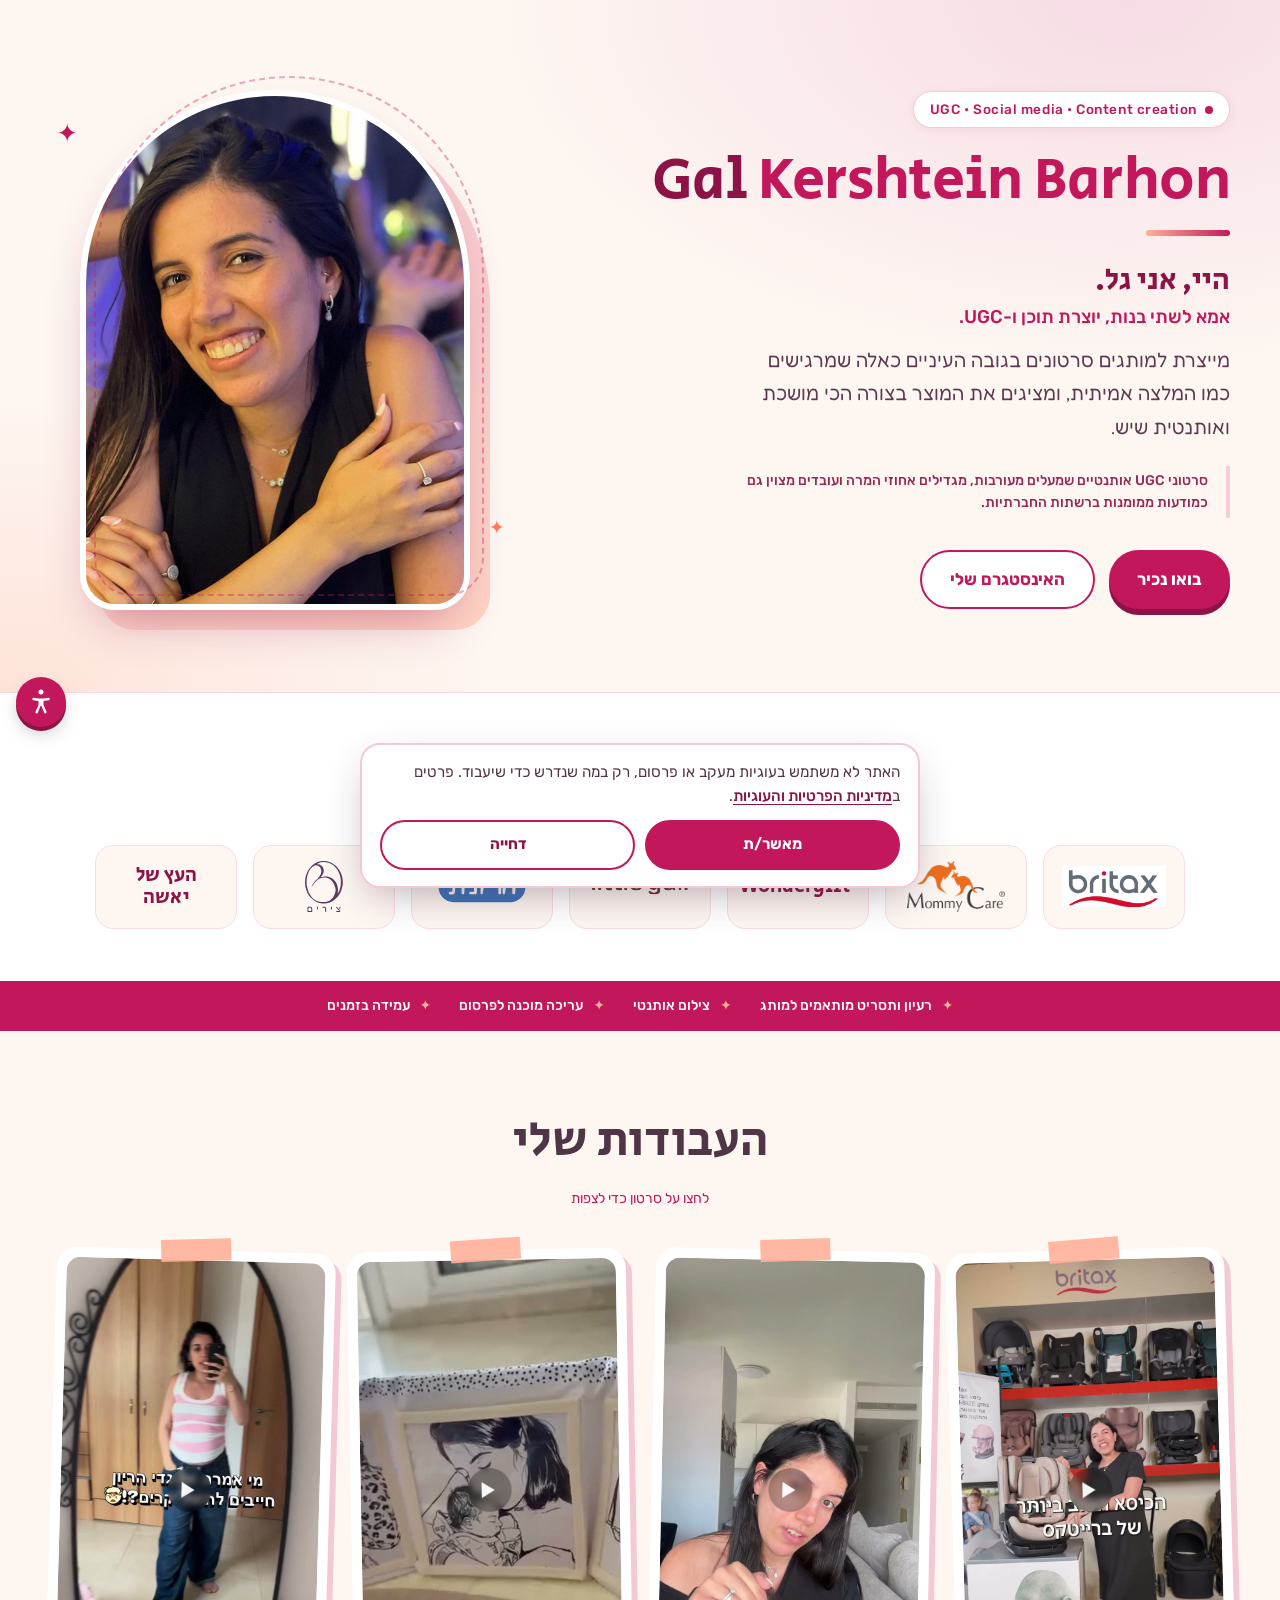
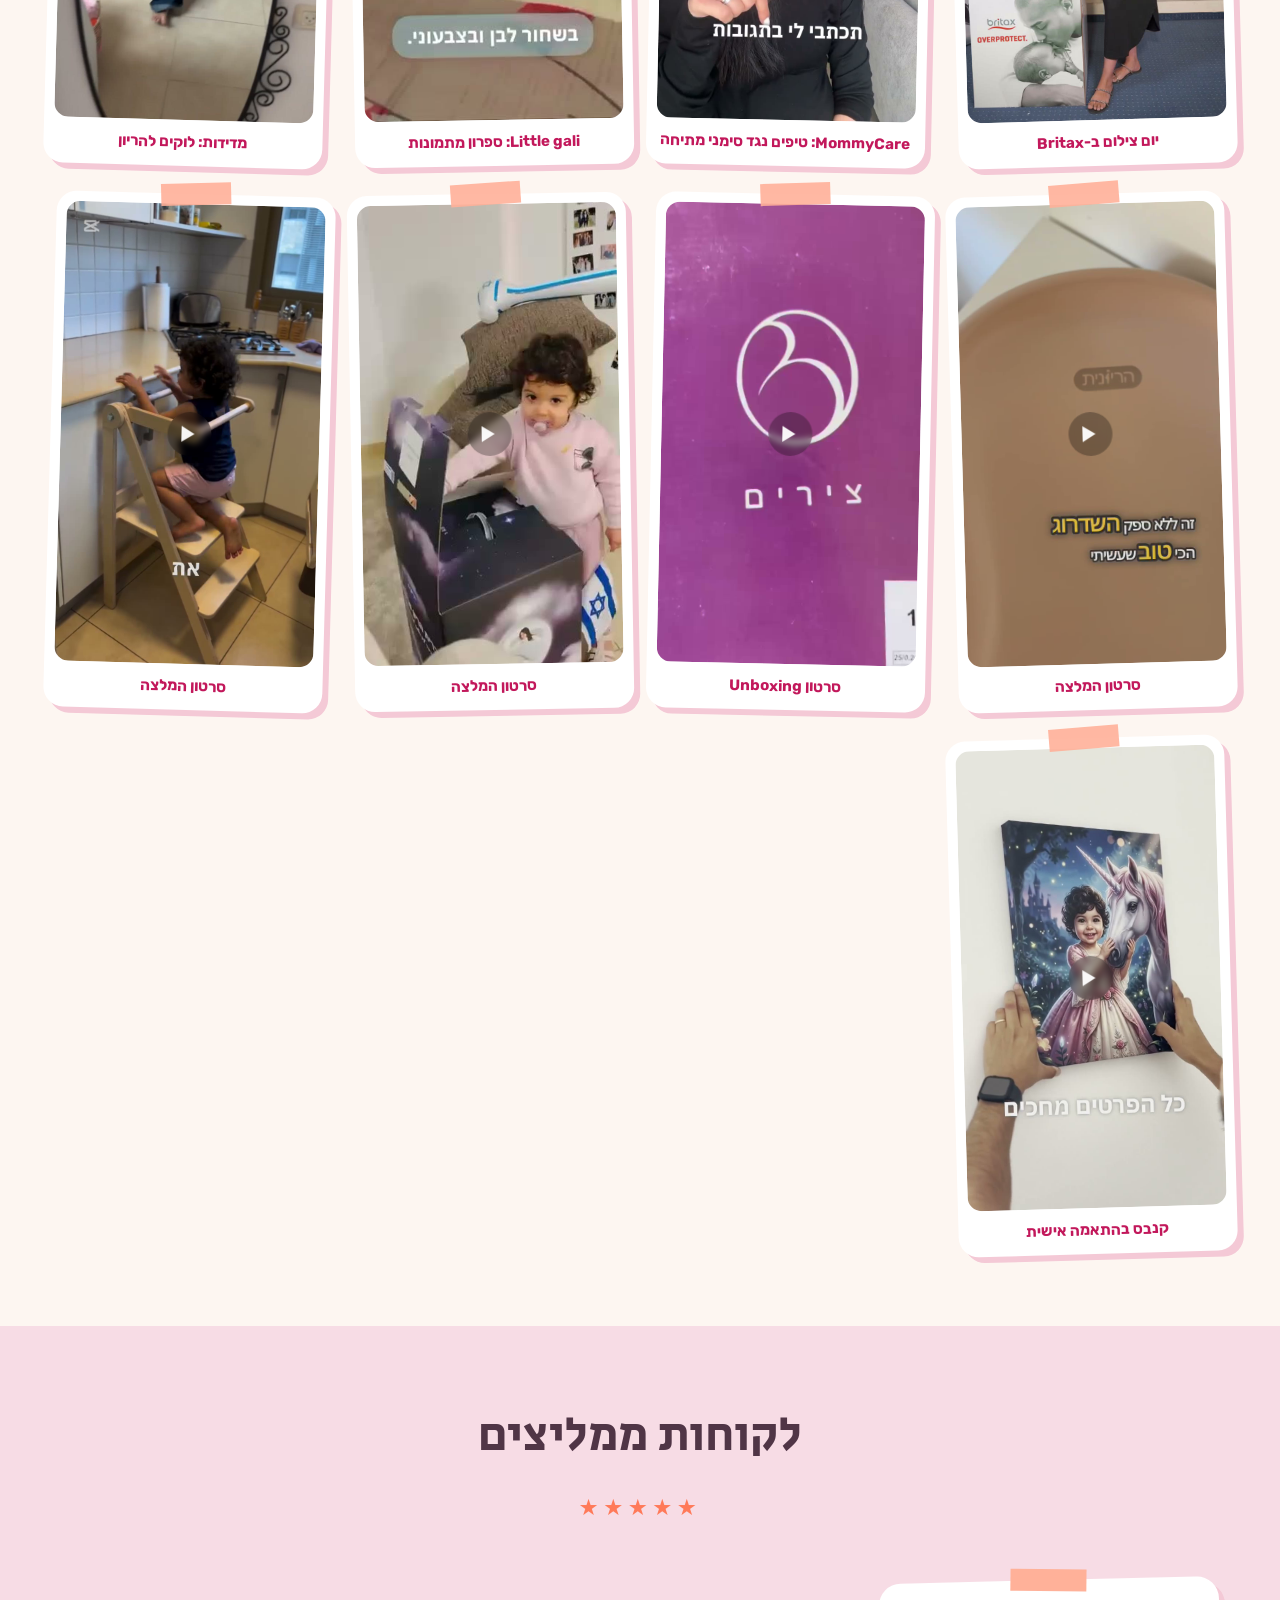
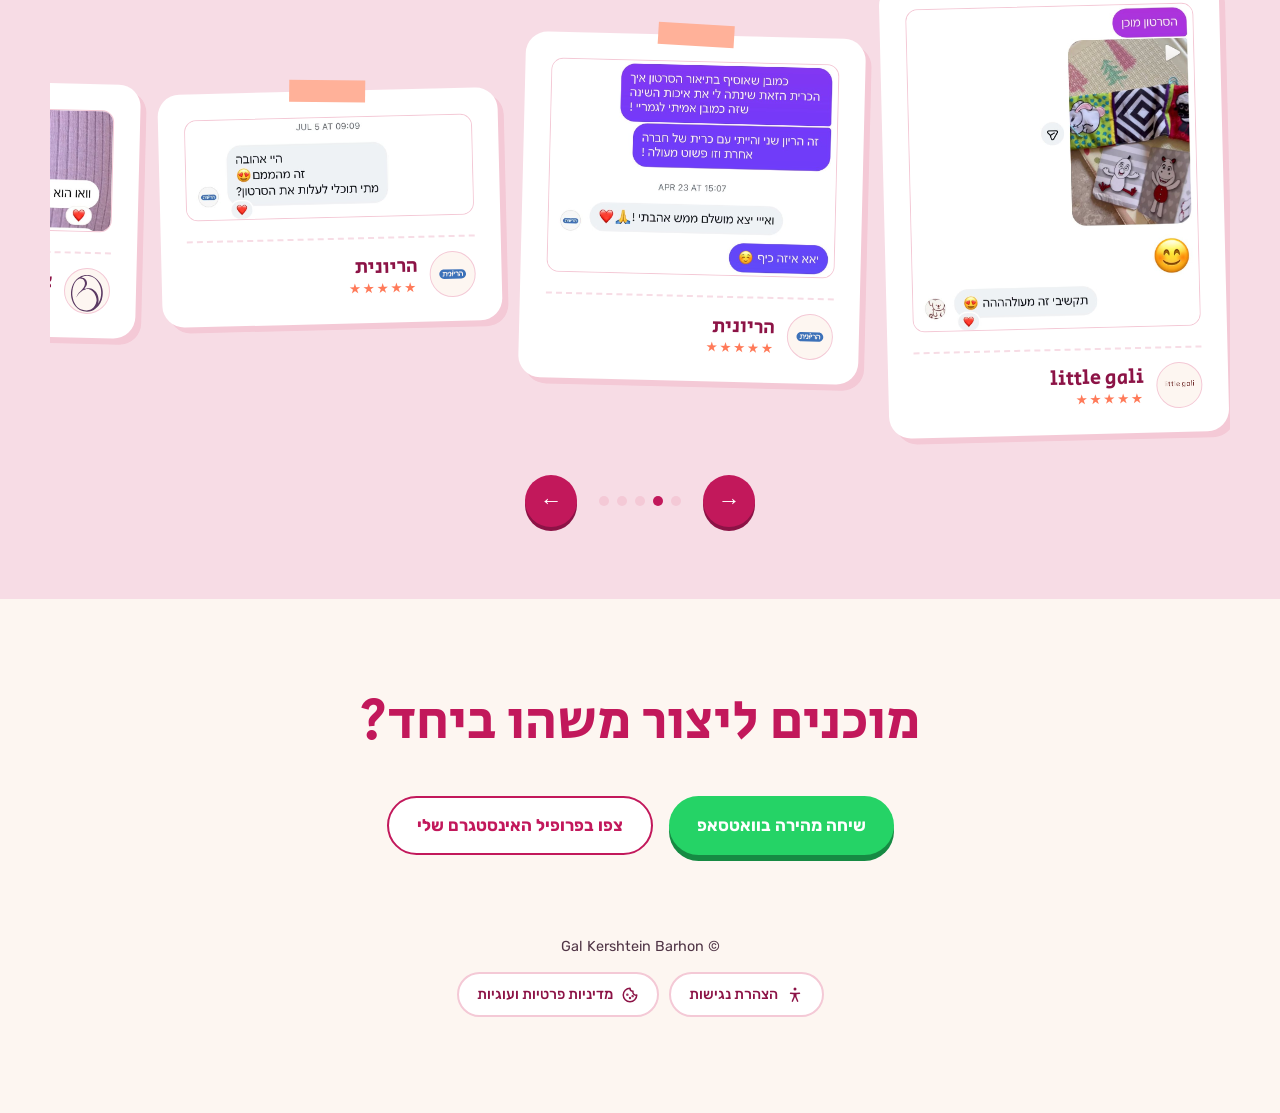
==== commit f03a5592: "Footer buttons, floating accessibility button, cookie consent banner Co-Authored-By: Claude Opus 5.5" ====
--- a/index.html
+++ b/index.html
@@ -123,10 +123,24 @@
 .end{text-align:center;padding-block:80px}
 .end h2{font-size:clamp(2rem,5vw,3.4rem);color:var(--berry)}
 .end .row{display:flex;gap:16px;flex-wrap:wrap;justify-content:center;margin-top:30px}
-footer{text-align:center;padding:0 16px 40px;color:var(--ink);font-size:.9rem}
-footer nav{display:flex;flex-wrap:wrap;justify-content:center;gap:4px 20px;margin-top:8px}
-footer a{color:var(--berry-dark);text-underline-offset:3px;padding:6px 2px}
-footer a:focus-visible,.skip:focus-visible{outline:3px solid var(--berry);outline-offset:2px}
+footer{text-align:center;padding:0 16px 96px;color:var(--ink);font-size:.9rem}
+footer nav{display:flex;flex-wrap:wrap;justify-content:center;gap:10px;margin-top:14px}
+footer a{display:inline-flex;align-items:center;gap:8px;color:var(--berry-dark);background:#fff;border:2px solid var(--rose);border-radius:999px;padding:9px 18px;font-weight:500;text-decoration:none}
+footer a:hover{border-color:var(--berry)}
+footer a svg{width:18px;height:18px;flex:none}
+footer a:focus-visible,.skip:focus-visible,.a11y:focus-visible,.cookie button:focus-visible,.cookie a:focus-visible{outline:3px solid var(--berry);outline-offset:2px}
+/* floating accessibility button */
+.a11y{position:fixed;z-index:20;left:16px;bottom:calc(16px + env(safe-area-inset-bottom,0px));width:50px;height:50px;border-radius:50%;background:var(--berry);color:#fff;display:grid;place-items:center;box-shadow:0 4px 0 var(--berry-dark),0 8px 20px -6px rgba(0,0,0,.35);transition:bottom .25s}
+.a11y svg{width:30px;height:30px}
+body.has-cookie .a11y{bottom:calc(var(--cookie-h,150px) + 16px)}
+/* cookie banner */
+.cookie{position:fixed;z-index:30;left:12px;right:12px;bottom:calc(12px + env(safe-area-inset-bottom,0px));max-width:560px;margin-inline:auto;background:#fff;color:var(--ink);border:2px solid var(--rose);border-radius:20px;padding:16px 18px;box-shadow:0 14px 40px -12px rgba(80,53,70,.45);font-size:.95rem;line-height:1.55}
+.cookie p{margin:0 0 12px}
+.cookie a{color:var(--berry-dark);font-weight:500;text-underline-offset:3px}
+.cookie .acts{display:flex;gap:10px;flex-wrap:wrap}
+.cookie button{flex:1 1 120px;font:inherit;font-weight:700;padding:11px 18px;border-radius:999px;cursor:pointer;border:2px solid var(--berry)}
+.cookie .ok{background:var(--berry);color:#fff}
+.cookie .no{background:#fff;color:var(--berry-dark)}
 .skip{position:absolute;top:8px;inset-inline-start:8px;z-index:10;background:#fff;color:var(--berry-dark);font-weight:700;padding:10px 18px;border-radius:999px;transform:translateY(-200%)}
 .skip:focus{transform:none}
 
@@ -217,7 +231,12 @@
   </div>
 </section>
 </main>
-<footer>© Gal Kershtein Barhon<nav aria-label="מידע על האתר"><a href="accessibility.html">הצהרת נגישות</a><a href="privacy.html">מדיניות פרטיות ועוגיות</a></nav></footer>
+<footer>© Gal Kershtein Barhon<nav aria-label="מידע על האתר"><a href="accessibility.html"><svg viewBox="0 0 24 24" aria-hidden="true" fill="currentColor"><circle cx="12" cy="4" r="2"/><path d="M19 9.5c0 .6-.4 1-1 1.1l-4 .5v3.2l2.3 5.3a1 1 0 1 1-1.8.8L12.3 15h-.6l-2.2 5.4a1 1 0 1 1-1.8-.8l2.3-5.3v-3.2l-4-.5a1 1 0 0 1 .2-2l3.9.5h3.8l3.9-.5c.6-.1 1.2.4 1.2 1z"/></svg>הצהרת נגישות</a><a href="privacy.html"><svg viewBox="0 0 24 24" aria-hidden="true" fill="none" stroke="currentColor" stroke-width="2" stroke-linecap="round" stroke-linejoin="round"><path d="M12 3a9 9 0 1 0 9 9 4 4 0 0 1-5-5 4 4 0 0 1-4-4z"/><circle cx="8.5" cy="11.5" r=".6" fill="currentColor"/><circle cx="12" cy="16" r=".6" fill="currentColor"/><circle cx="15.5" cy="13.5" r=".6" fill="currentColor"/></svg>מדיניות פרטיות ועוגיות</a></nav></footer>
+<a class="a11y" href="accessibility.html" aria-label="הצהרת נגישות" title="הצהרת נגישות"><svg viewBox="0 0 24 24" aria-hidden="true" fill="currentColor"><circle cx="12" cy="4" r="2"/><path d="M19 9.5c0 .6-.4 1-1 1.1l-4 .5v3.2l2.3 5.3a1 1 0 1 1-1.8.8L12.3 15h-.6l-2.2 5.4a1 1 0 1 1-1.8-.8l2.3-5.3v-3.2l-4-.5a1 1 0 0 1 .2-2l3.9.5h3.8l3.9-.5c.6-.1 1.2.4 1.2 1z"/></svg></a>
+<div class="cookie" id="cookie" role="region" aria-label="הודעת עוגיות" hidden>
+  <p>האתר לא משתמש בעוגיות מעקב או פרסום, רק במה שנדרש כדי שיעבוד. פרטים ב<a href="privacy.html">מדיניות הפרטיות והעוגיות</a>.</p>
+  <div class="acts"><button class="ok" type="button" data-c="granted">מאשר/ת</button><button class="no" type="button" data-c="denied">דחייה</button></div>
+</div>
 
 <script>
 /* Edit these lists to change the videos and reviews. Video files live in the videos folder. */
@@ -279,6 +298,21 @@
   return '<div class="note'+(r.img?' has-shot':'')+'">'+body+'<div class="who-said"><span class="av">'+av+'</span><div><strong>'+r.s+'</strong><span aria-label="5 כוכבים">★★★★★</span></div></div></div>'}).join("");
 dots.innerHTML=REVIEWS.map(function(_,i){return '<i'+(i===0?' class="on"':'')+'></i>'}).join("");
 function step(){var n=track.querySelector(".note");return n.getBoundingClientRect().width+22}
+/* Cookie banner. The site sets no cookies; the visitor's choice is kept in this browser so the banner shows once.
+   Add any future analytics only when the choice is "granted". */
+(function(){
+  var K="gal-cookie-consent",box=document.getElementById("cookie"),saved=null;
+  try{saved=localStorage.getItem(K)}catch(e){}
+  if(saved)return;
+  box.hidden=false;document.body.classList.add("has-cookie");
+  function fit(){document.body.style.setProperty("--cookie-h",(box.offsetHeight+12)+"px")}
+  fit();addEventListener("resize",fit);
+  box.addEventListener("click",function(e){
+    var b=e.target.closest("button");if(!b)return;
+    try{localStorage.setItem(K,b.getAttribute("data-c"))}catch(e){}
+    box.hidden=true;document.body.classList.remove("has-cookie");removeEventListener("resize",fit);
+  });
+})();
 document.getElementById("next").onclick=function(){track.scrollBy({left:-step(),behavior:"smooth"})};
 document.getElementById("prev").onclick=function(){track.scrollBy({left:step(),behavior:"smooth"})};
 track.addEventListener("scroll",function(){
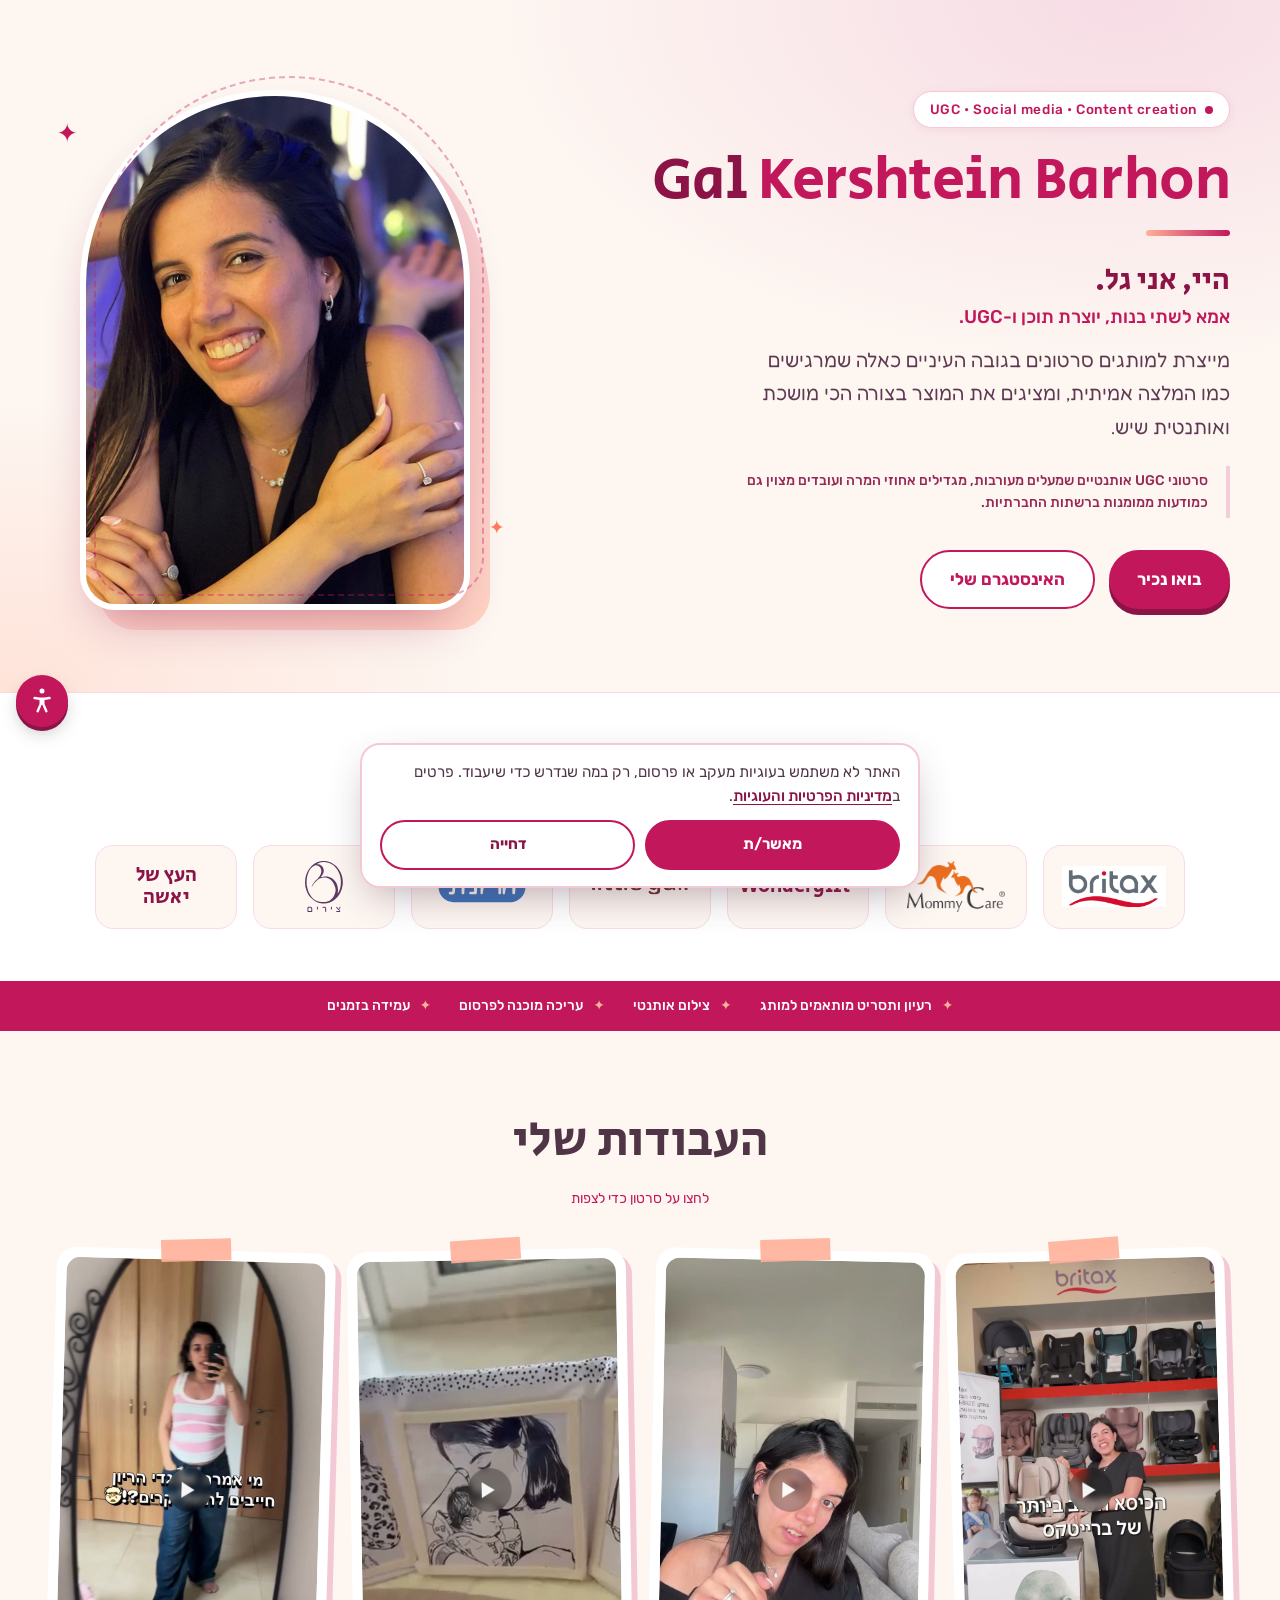
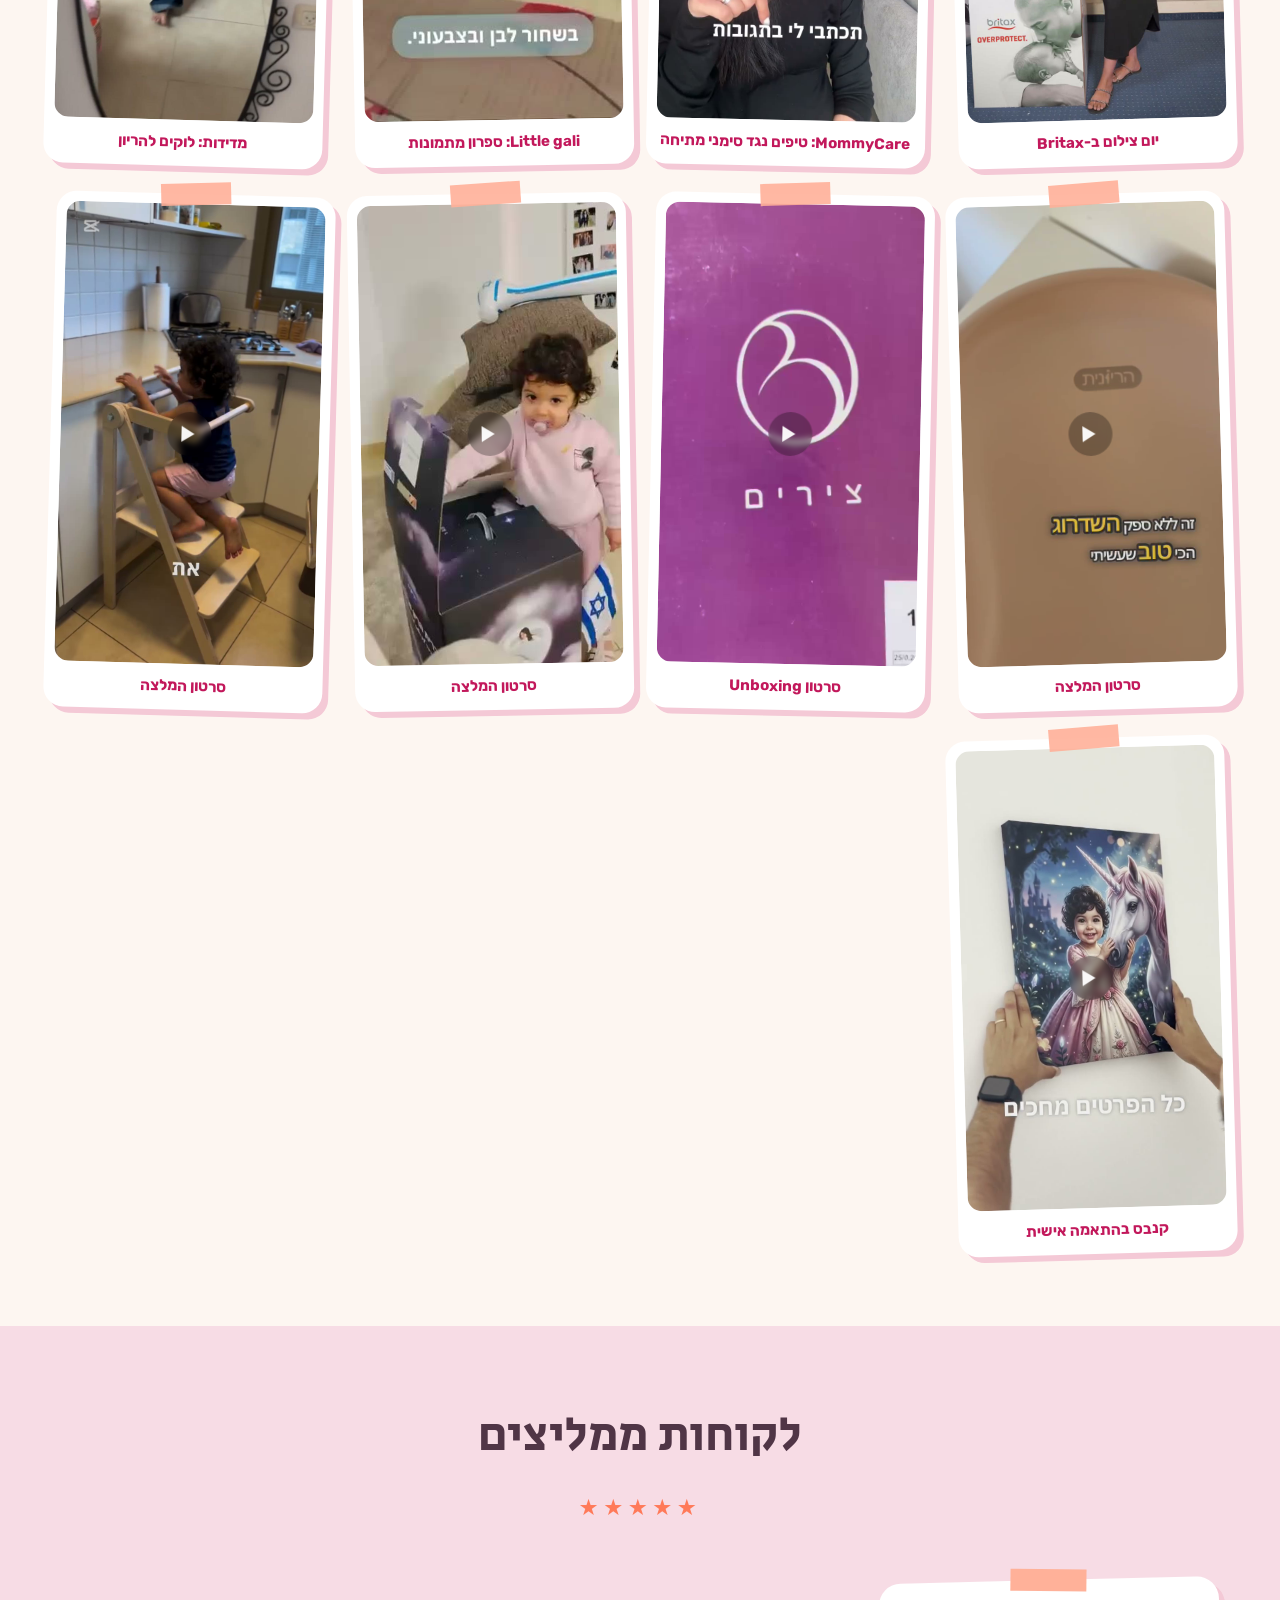
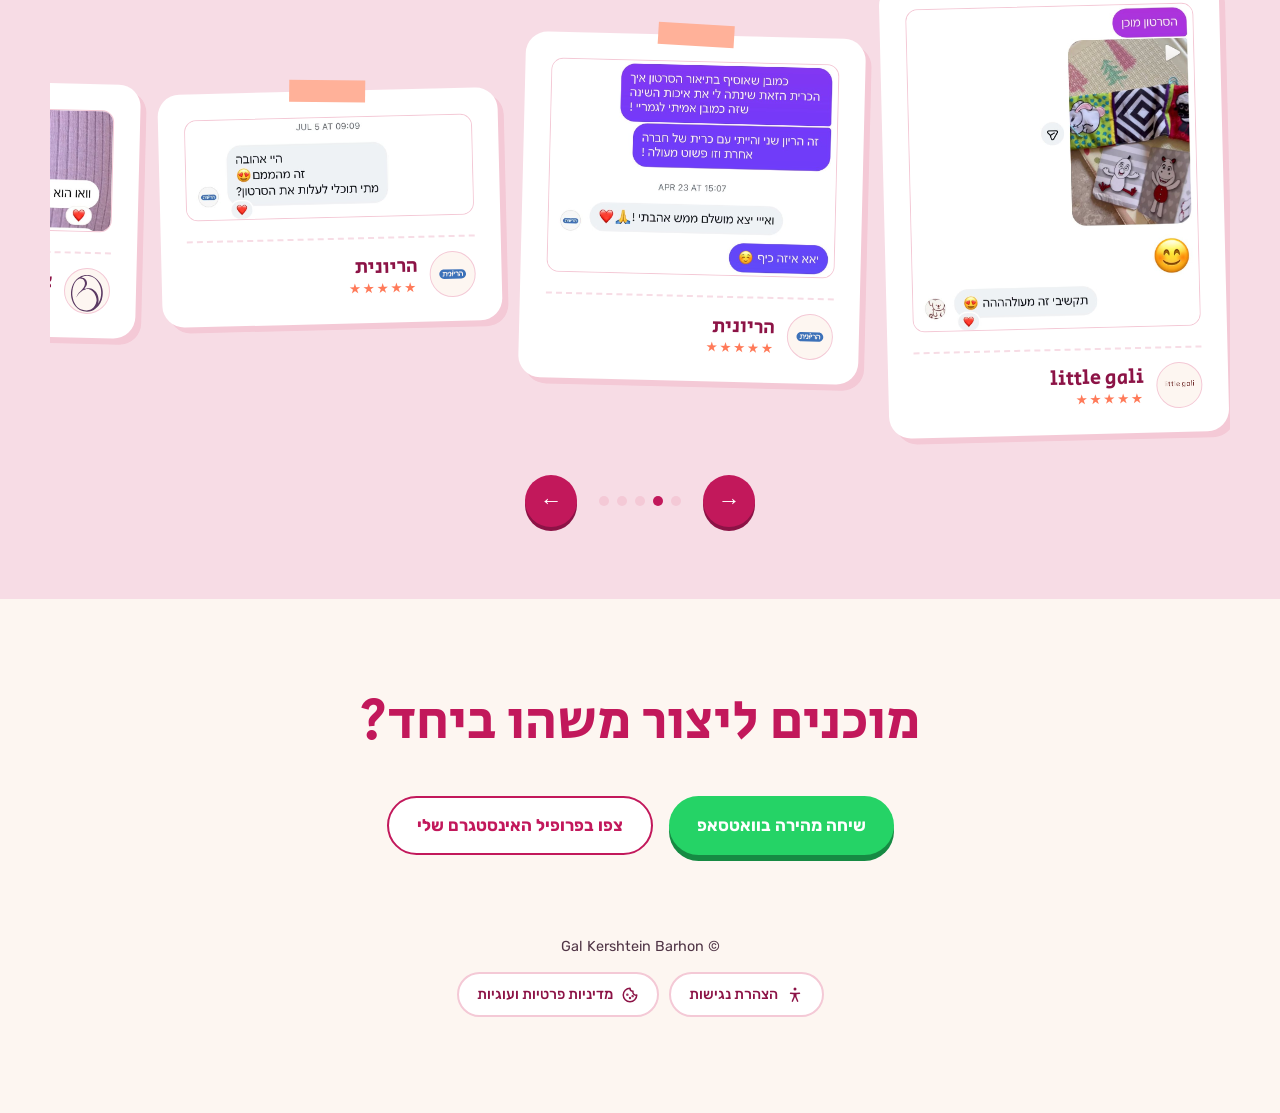
==== commit 86a3235f: "Built-in accessibility menu: text size, contrast, links, stop animations, readable font Co-Authored-" ====
--- a/index.html
+++ b/index.html
@@ -12,6 +12,8 @@
 <meta name="twitter:card" content="summary_large_image">
 </head><body>
 <link rel="stylesheet" href="fonts/fonts.css">
+<link rel="stylesheet" href="a11y.css">
+<script src="a11y.js"></script>
 <style>
 /* Concept: a pink scrapbook. Taped cards, a big arch portrait, videos in framed windows, reviews as a swipeable stack of notes. */
 :root{
@@ -21,7 +23,7 @@
 }
 *{box-sizing:border-box}
 html{scroll-behavior:smooth}
-body{margin:0;padding-inline:0;background:var(--cream);color:var(--ink);font-family:var(--body);line-height:1.6;overflow-x:hidden}
+body{margin:0;padding-inline:0;background:var(--cream);color:var(--ink);font-family:var(--body);font-size:calc(14px * var(--a11y-fs,1));line-height:1.6;overflow-x:hidden}
 img,video{max-width:100%;display:block}
 a{color:inherit}
 .wrap{width:min(1180px,100% - 32px);margin-inline:auto}
@@ -129,10 +131,6 @@
 footer a:hover{border-color:var(--berry)}
 footer a svg{width:18px;height:18px;flex:none}
 footer a:focus-visible,.skip:focus-visible,.a11y:focus-visible,.cookie button:focus-visible,.cookie a:focus-visible{outline:3px solid var(--berry);outline-offset:2px}
-/* floating accessibility button */
-.a11y{position:fixed;z-index:20;left:16px;bottom:calc(16px + env(safe-area-inset-bottom,0px));width:50px;height:50px;border-radius:50%;background:var(--berry);color:#fff;display:grid;place-items:center;box-shadow:0 4px 0 var(--berry-dark),0 8px 20px -6px rgba(0,0,0,.35);transition:bottom .25s}
-.a11y svg{width:30px;height:30px}
-body.has-cookie .a11y{bottom:calc(var(--cookie-h,150px) + 16px)}
 /* cookie banner */
 .cookie{position:fixed;z-index:30;left:12px;right:12px;bottom:calc(12px + env(safe-area-inset-bottom,0px));max-width:560px;margin-inline:auto;background:#fff;color:var(--ink);border:2px solid var(--rose);border-radius:20px;padding:16px 18px;box-shadow:0 14px 40px -12px rgba(80,53,70,.45);font-size:.95rem;line-height:1.55}
 .cookie p{margin:0 0 12px}
@@ -232,7 +230,6 @@
 </section>
 </main>
 <footer>© Gal Kershtein Barhon<nav aria-label="מידע על האתר"><a href="accessibility.html"><svg viewBox="0 0 24 24" aria-hidden="true" fill="currentColor"><circle cx="12" cy="4" r="2"/><path d="M19 9.5c0 .6-.4 1-1 1.1l-4 .5v3.2l2.3 5.3a1 1 0 1 1-1.8.8L12.3 15h-.6l-2.2 5.4a1 1 0 1 1-1.8-.8l2.3-5.3v-3.2l-4-.5a1 1 0 0 1 .2-2l3.9.5h3.8l3.9-.5c.6-.1 1.2.4 1.2 1z"/></svg>הצהרת נגישות</a><a href="privacy.html"><svg viewBox="0 0 24 24" aria-hidden="true" fill="none" stroke="currentColor" stroke-width="2" stroke-linecap="round" stroke-linejoin="round"><path d="M12 3a9 9 0 1 0 9 9 4 4 0 0 1-5-5 4 4 0 0 1-4-4z"/><circle cx="8.5" cy="11.5" r=".6" fill="currentColor"/><circle cx="12" cy="16" r=".6" fill="currentColor"/><circle cx="15.5" cy="13.5" r=".6" fill="currentColor"/></svg>מדיניות פרטיות ועוגיות</a></nav></footer>
-<a class="a11y" href="accessibility.html" aria-label="הצהרת נגישות" title="הצהרת נגישות"><svg viewBox="0 0 24 24" aria-hidden="true" fill="currentColor"><circle cx="12" cy="4" r="2"/><path d="M19 9.5c0 .6-.4 1-1 1.1l-4 .5v3.2l2.3 5.3a1 1 0 1 1-1.8.8L12.3 15h-.6l-2.2 5.4a1 1 0 1 1-1.8-.8l2.3-5.3v-3.2l-4-.5a1 1 0 0 1 .2-2l3.9.5h3.8l3.9-.5c.6-.1 1.2.4 1.2 1z"/></svg></a>
 <div class="cookie" id="cookie" role="region" aria-label="הודעת עוגיות" hidden>
   <p>האתר לא משתמש בעוגיות מעקב או פרסום, רק במה שנדרש כדי שיעבוד. פרטים ב<a href="privacy.html">מדיניות הפרטיות והעוגיות</a>.</p>
   <div class="acts"><button class="ok" type="button" data-c="granted">מאשר/ת</button><button class="no" type="button" data-c="denied">דחייה</button></div>
--- a/a11y.css
+++ b/a11y.css
@@ -0,0 +1,44 @@
+/* Accessibility menu: floating button + panel. Settings are classes on <html>, saved in localStorage by a11y.js. */
+html{font-size:calc(100% * var(--a11y-fs,1))}
+
+.a11y{position:fixed;z-index:40;left:16px;bottom:calc(16px + env(safe-area-inset-bottom,0px));width:52px;height:52px;border:0;padding:0;border-radius:50%;background:#c2185b;color:#fff;display:grid;place-items:center;cursor:pointer;box-shadow:0 4px 0 #8c1346,0 8px 20px -6px rgba(0,0,0,.35);transition:bottom .25s}
+.a11y svg{width:30px;height:30px}
+.a11y:focus-visible{outline:3px solid #8c1346;outline-offset:3px}
+body.has-cookie .a11y{bottom:calc(var(--cookie-h,150px) + 16px)}
+
+.a11y-panel{position:fixed;z-index:41;left:16px;bottom:calc(80px + env(safe-area-inset-bottom,0px));width:min(320px,calc(100vw - 32px));max-height:calc(100vh - 110px);overflow:auto;background:#fff;color:#2b1a24;border:2px solid #f4c9d6;border-radius:20px;padding:16px;box-shadow:0 18px 44px -14px rgba(80,53,70,.5);font-family:'Rubik',system-ui,sans-serif;font-size:16px;line-height:1.4;direction:rtl}
+body.has-cookie .a11y-panel{bottom:calc(var(--cookie-h,150px) + 80px)}
+.a11y-panel[hidden]{display:none}
+.a11y-panel h2{font:700 18px/1.2 'Rubik',system-ui,sans-serif;margin:0 0 12px;color:#8c1346;display:flex;justify-content:space-between;align-items:center}
+.a11y-panel .x{width:36px;height:36px;border:0;border-radius:50%;background:#fdf6f1;color:#8c1346;font-size:22px;line-height:1;cursor:pointer}
+.a11y-panel .size{display:flex;align-items:center;gap:8px;margin-bottom:10px}
+.a11y-panel .size span{flex:1;font-weight:500}
+.a11y-panel .grid{display:grid;grid-template-columns:1fr 1fr;gap:8px}
+.a11y-panel button.o{font:500 15px/1.25 'Rubik',system-ui,sans-serif;min-height:52px;padding:8px 10px;border-radius:14px;border:2px solid #f4c9d6;background:#fdf6f1;color:#2b1a24;cursor:pointer;text-align:center}
+.a11y-panel .size button.o{min-height:44px;width:52px;padding:0;font-weight:700;font-size:17px}
+.a11y-panel button.o[aria-pressed="true"]{background:#c2185b;border-color:#8c1346;color:#fff}
+.a11y-panel button:focus-visible,.a11y-panel a:focus-visible{outline:3px solid #8c1346;outline-offset:2px}
+.a11y-panel .foot{display:flex;justify-content:space-between;align-items:center;gap:10px;margin-top:12px;padding-top:12px;border-top:2px dashed #f7dce5}
+.a11y-panel .foot a{color:#8c1346;font-weight:500;text-underline-offset:3px}
+.a11y-panel .foot button{font:700 15px 'Rubik',system-ui,sans-serif;background:none;border:2px solid #8c1346;color:#8c1346;border-radius:999px;padding:7px 14px;cursor:pointer}
+
+/* high contrast */
+html.a11y-contrast{--cream:#fff;--blush:#fff;--rose:#000;--berry:#8c1346;--berry-dark:#5a0b2d;--ink:#000;--coral:#a3330f;--tape:#d9d9d9}
+html.a11y-contrast body,html.a11y-contrast .hero,html.a11y-contrast .reviews,html.a11y-contrast .brands{background:#fff!important;color:#000}
+html.a11y-contrast .lead .what,html.a11y-contrast .value,html.a11y-contrast p,html.a11y-contrast li{color:#000!important;opacity:1!important}
+html.a11y-contrast .card,html.a11y-contrast .note,html.a11y-contrast .logo,html.a11y-contrast .card-box,html.a11y-contrast footer a{border:2px solid #000!important}
+html.a11y-contrast .how{background:#000}
+
+/* highlight links */
+html.a11y-links a{text-decoration:underline!important;text-decoration-thickness:2px!important;text-underline-offset:3px}
+html.a11y-links a:not(.a11y-keep){outline:2px dashed currentColor;outline-offset:2px}
+
+/* stop animations */
+html.a11y-still{scroll-behavior:auto!important}
+html.a11y-still *,html.a11y-still *::before,html.a11y-still *::after{animation:none!important;transition:none!important}
+html.a11y-still .card,html.a11y-still .note,html.a11y-still .card:hover,html.a11y-still .btn:hover,html.a11y-still .logo:hover{transform:none!important}
+
+/* readable font */
+html.a11y-font body,html.a11y-font body *:not(svg):not(path):not(circle){font-family:Arial,Helvetica,sans-serif!important;letter-spacing:normal!important}
+
+@media (prefers-reduced-motion:reduce){.a11y{transition:none}}
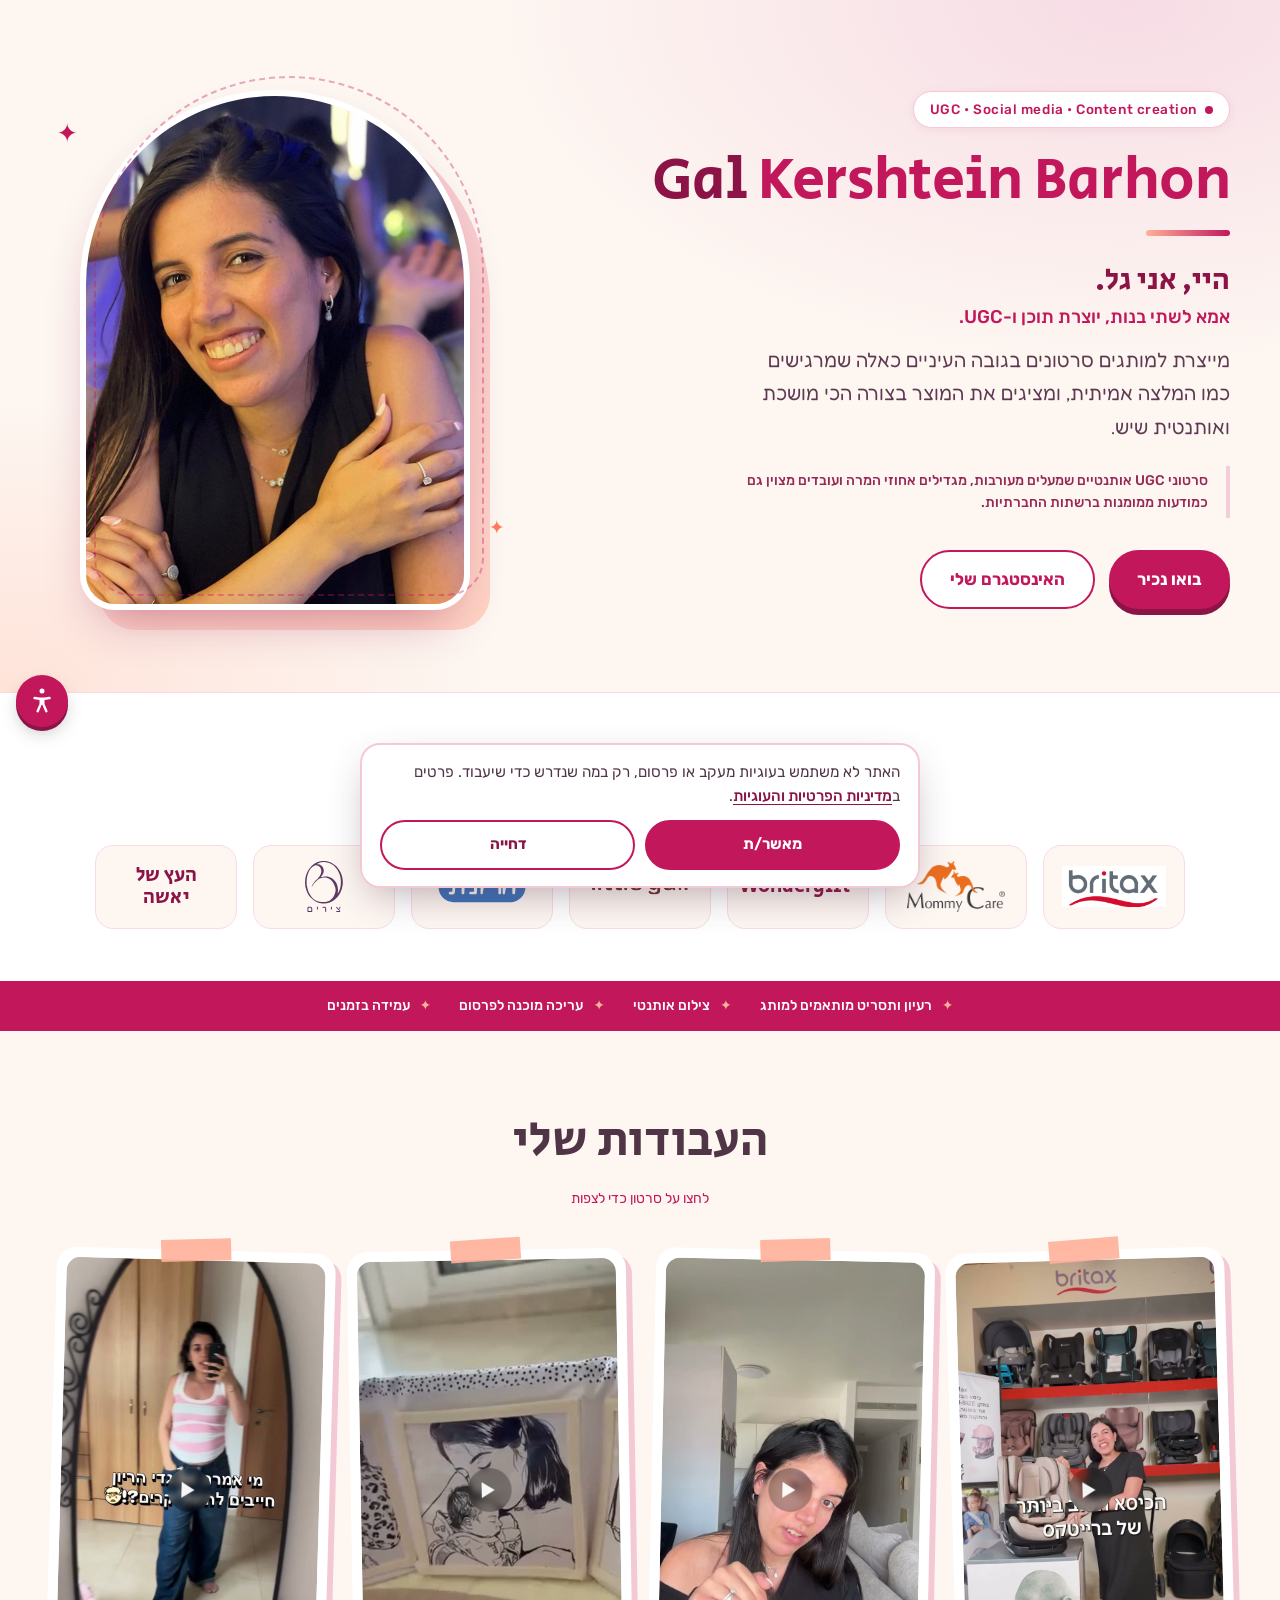
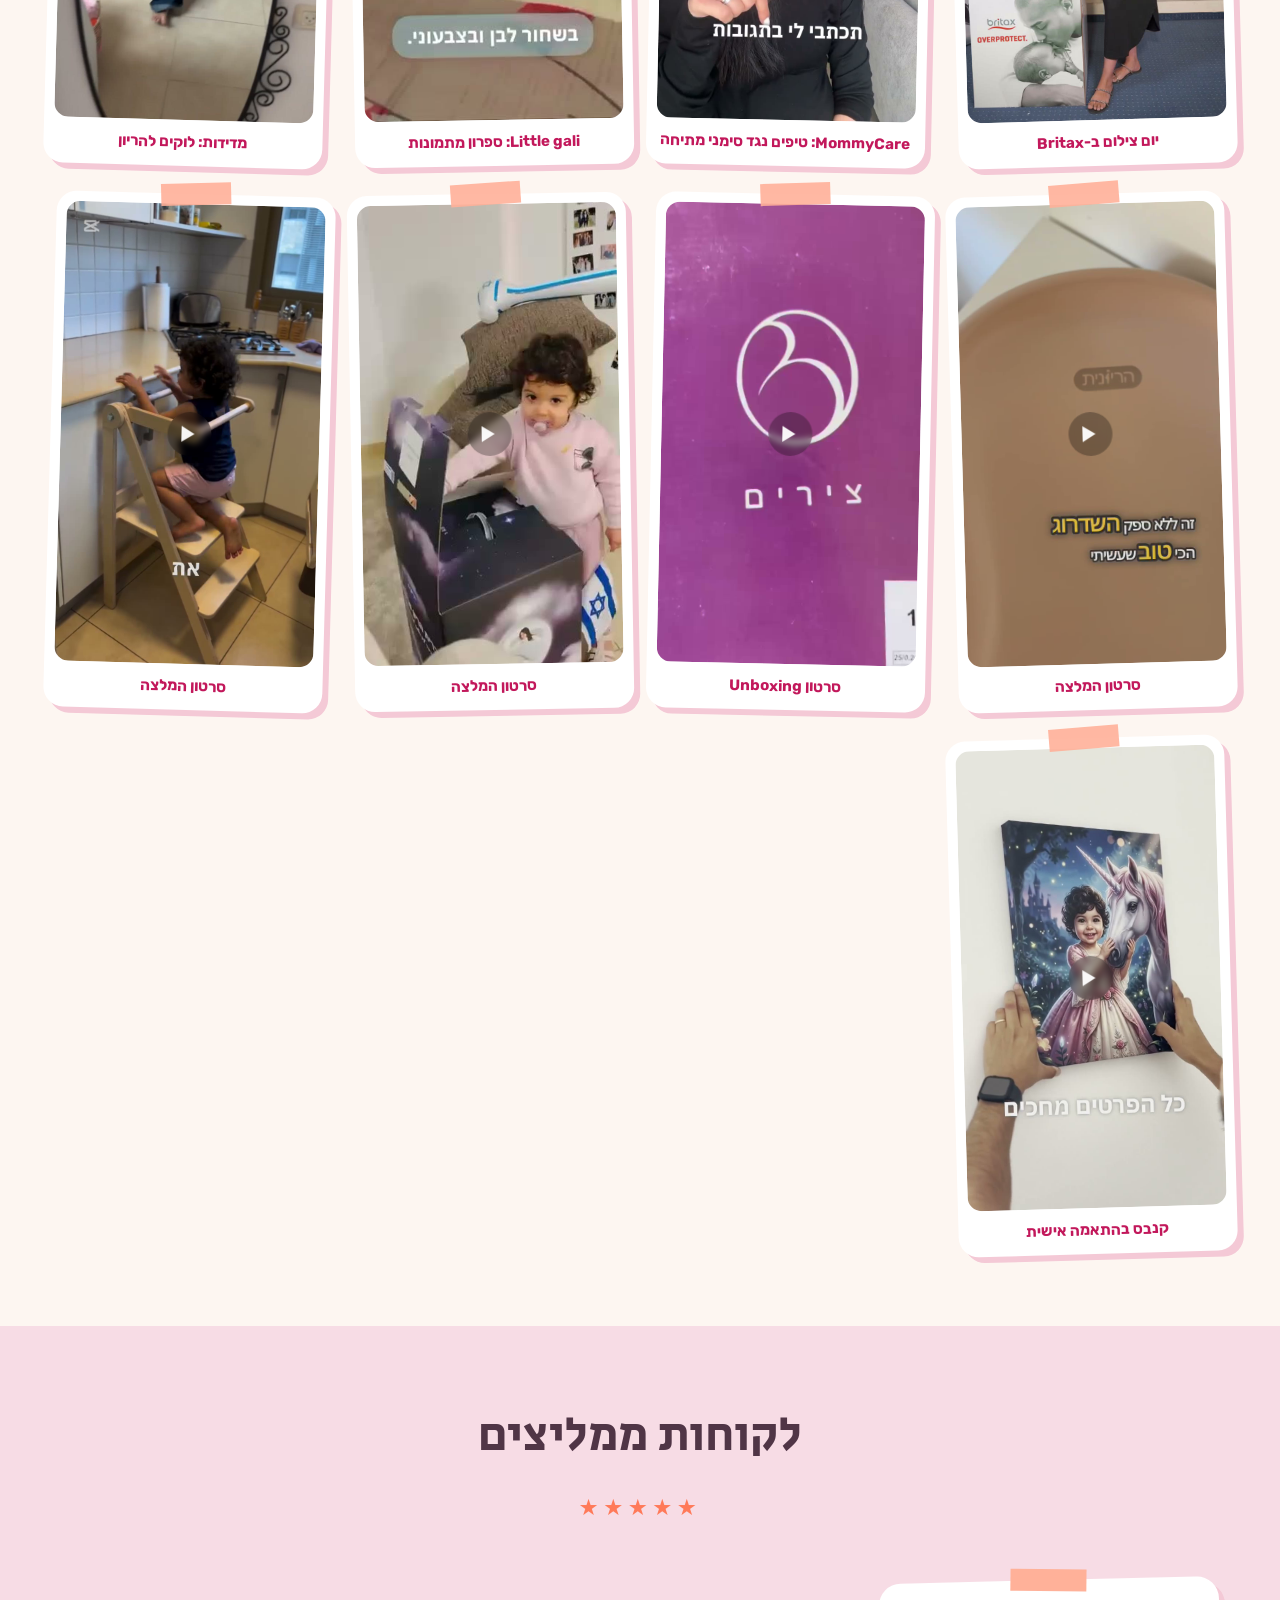
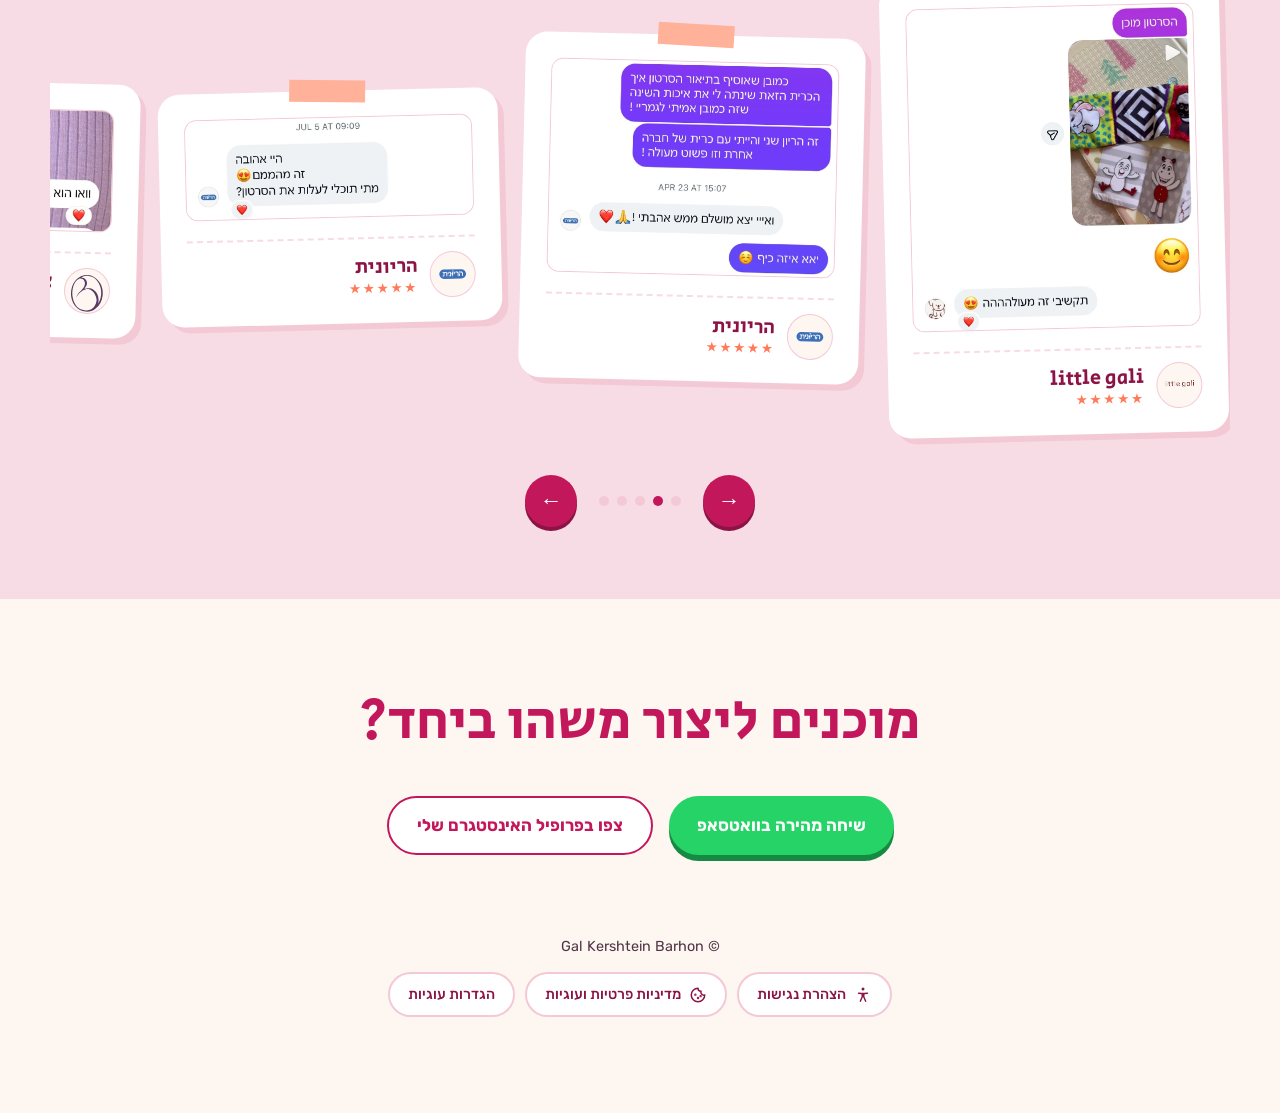
==== commit 93f4cf78: "Footer button to reopen the cookie banner Co-Authored-By: Claude Opus 5.5 <noreply@anthropic.com>" ====
--- a/index.html
+++ b/index.html
@@ -127,8 +127,9 @@
 .end .row{display:flex;gap:16px;flex-wrap:wrap;justify-content:center;margin-top:30px}
 footer{text-align:center;padding:0 16px 96px;color:var(--ink);font-size:.9rem}
 footer nav{display:flex;flex-wrap:wrap;justify-content:center;gap:10px;margin-top:14px}
-footer a{display:inline-flex;align-items:center;gap:8px;color:var(--berry-dark);background:#fff;border:2px solid var(--rose);border-radius:999px;padding:9px 18px;font-weight:500;text-decoration:none}
-footer a:hover{border-color:var(--berry)}
+footer a,footer button{font:inherit;cursor:pointer;display:inline-flex;align-items:center;gap:8px;color:var(--berry-dark);background:#fff;border:2px solid var(--rose);border-radius:999px;padding:9px 18px;font-weight:500;text-decoration:none}
+footer a:hover,footer button:hover{border-color:var(--berry)}
+footer button:focus-visible{outline:3px solid var(--berry);outline-offset:2px}
 footer a svg{width:18px;height:18px;flex:none}
 footer a:focus-visible,.skip:focus-visible,.a11y:focus-visible,.cookie button:focus-visible,.cookie a:focus-visible{outline:3px solid var(--berry);outline-offset:2px}
 /* cookie banner */
@@ -229,7 +230,7 @@
   </div>
 </section>
 </main>
-<footer>© Gal Kershtein Barhon<nav aria-label="מידע על האתר"><a href="accessibility.html"><svg viewBox="0 0 24 24" aria-hidden="true" fill="currentColor"><circle cx="12" cy="4" r="2"/><path d="M19 9.5c0 .6-.4 1-1 1.1l-4 .5v3.2l2.3 5.3a1 1 0 1 1-1.8.8L12.3 15h-.6l-2.2 5.4a1 1 0 1 1-1.8-.8l2.3-5.3v-3.2l-4-.5a1 1 0 0 1 .2-2l3.9.5h3.8l3.9-.5c.6-.1 1.2.4 1.2 1z"/></svg>הצהרת נגישות</a><a href="privacy.html"><svg viewBox="0 0 24 24" aria-hidden="true" fill="none" stroke="currentColor" stroke-width="2" stroke-linecap="round" stroke-linejoin="round"><path d="M12 3a9 9 0 1 0 9 9 4 4 0 0 1-5-5 4 4 0 0 1-4-4z"/><circle cx="8.5" cy="11.5" r=".6" fill="currentColor"/><circle cx="12" cy="16" r=".6" fill="currentColor"/><circle cx="15.5" cy="13.5" r=".6" fill="currentColor"/></svg>מדיניות פרטיות ועוגיות</a></nav></footer>
+<footer>© Gal Kershtein Barhon<nav aria-label="מידע על האתר"><a href="accessibility.html"><svg viewBox="0 0 24 24" aria-hidden="true" fill="currentColor"><circle cx="12" cy="4" r="2"/><path d="M19 9.5c0 .6-.4 1-1 1.1l-4 .5v3.2l2.3 5.3a1 1 0 1 1-1.8.8L12.3 15h-.6l-2.2 5.4a1 1 0 1 1-1.8-.8l2.3-5.3v-3.2l-4-.5a1 1 0 0 1 .2-2l3.9.5h3.8l3.9-.5c.6-.1 1.2.4 1.2 1z"/></svg>הצהרת נגישות</a><a href="privacy.html"><svg viewBox="0 0 24 24" aria-hidden="true" fill="none" stroke="currentColor" stroke-width="2" stroke-linecap="round" stroke-linejoin="round"><path d="M12 3a9 9 0 1 0 9 9 4 4 0 0 1-5-5 4 4 0 0 1-4-4z"/><circle cx="8.5" cy="11.5" r=".6" fill="currentColor"/><circle cx="12" cy="16" r=".6" fill="currentColor"/><circle cx="15.5" cy="13.5" r=".6" fill="currentColor"/></svg>מדיניות פרטיות ועוגיות</a><button type="button" id="cookie-open">הגדרות עוגיות</button></nav></footer>
 <div class="cookie" id="cookie" role="region" aria-label="הודעת עוגיות" hidden>
   <p>האתר לא משתמש בעוגיות מעקב או פרסום, רק במה שנדרש כדי שיעבוד. פרטים ב<a href="privacy.html">מדיניות הפרטיות והעוגיות</a>.</p>
   <div class="acts"><button class="ok" type="button" data-c="granted">מאשר/ת</button><button class="no" type="button" data-c="denied">דחייה</button></div>
@@ -300,15 +301,16 @@
 (function(){
   var K="gal-cookie-consent",box=document.getElementById("cookie"),saved=null;
   try{saved=localStorage.getItem(K)}catch(e){}
-  if(saved)return;
-  box.hidden=false;document.body.classList.add("has-cookie");
   function fit(){document.body.style.setProperty("--cookie-h",(box.offsetHeight+12)+"px")}
-  fit();addEventListener("resize",fit);
+  function show(){box.hidden=false;document.body.classList.add("has-cookie");fit();addEventListener("resize",fit)}
   box.addEventListener("click",function(e){
     var b=e.target.closest("button");if(!b)return;
     try{localStorage.setItem(K,b.getAttribute("data-c"))}catch(e){}
     box.hidden=true;document.body.classList.remove("has-cookie");removeEventListener("resize",fit);
   });
+  /* "Cookie settings" button in the footer reopens the banner. */
+  document.getElementById("cookie-open").addEventListener("click",function(){show();box.querySelector(".ok").focus()});
+  if(!saved)show();
 })();
 document.getElementById("next").onclick=function(){track.scrollBy({left:-step(),behavior:"smooth"})};
 document.getElementById("prev").onclick=function(){track.scrollBy({left:step(),behavior:"smooth"})};
